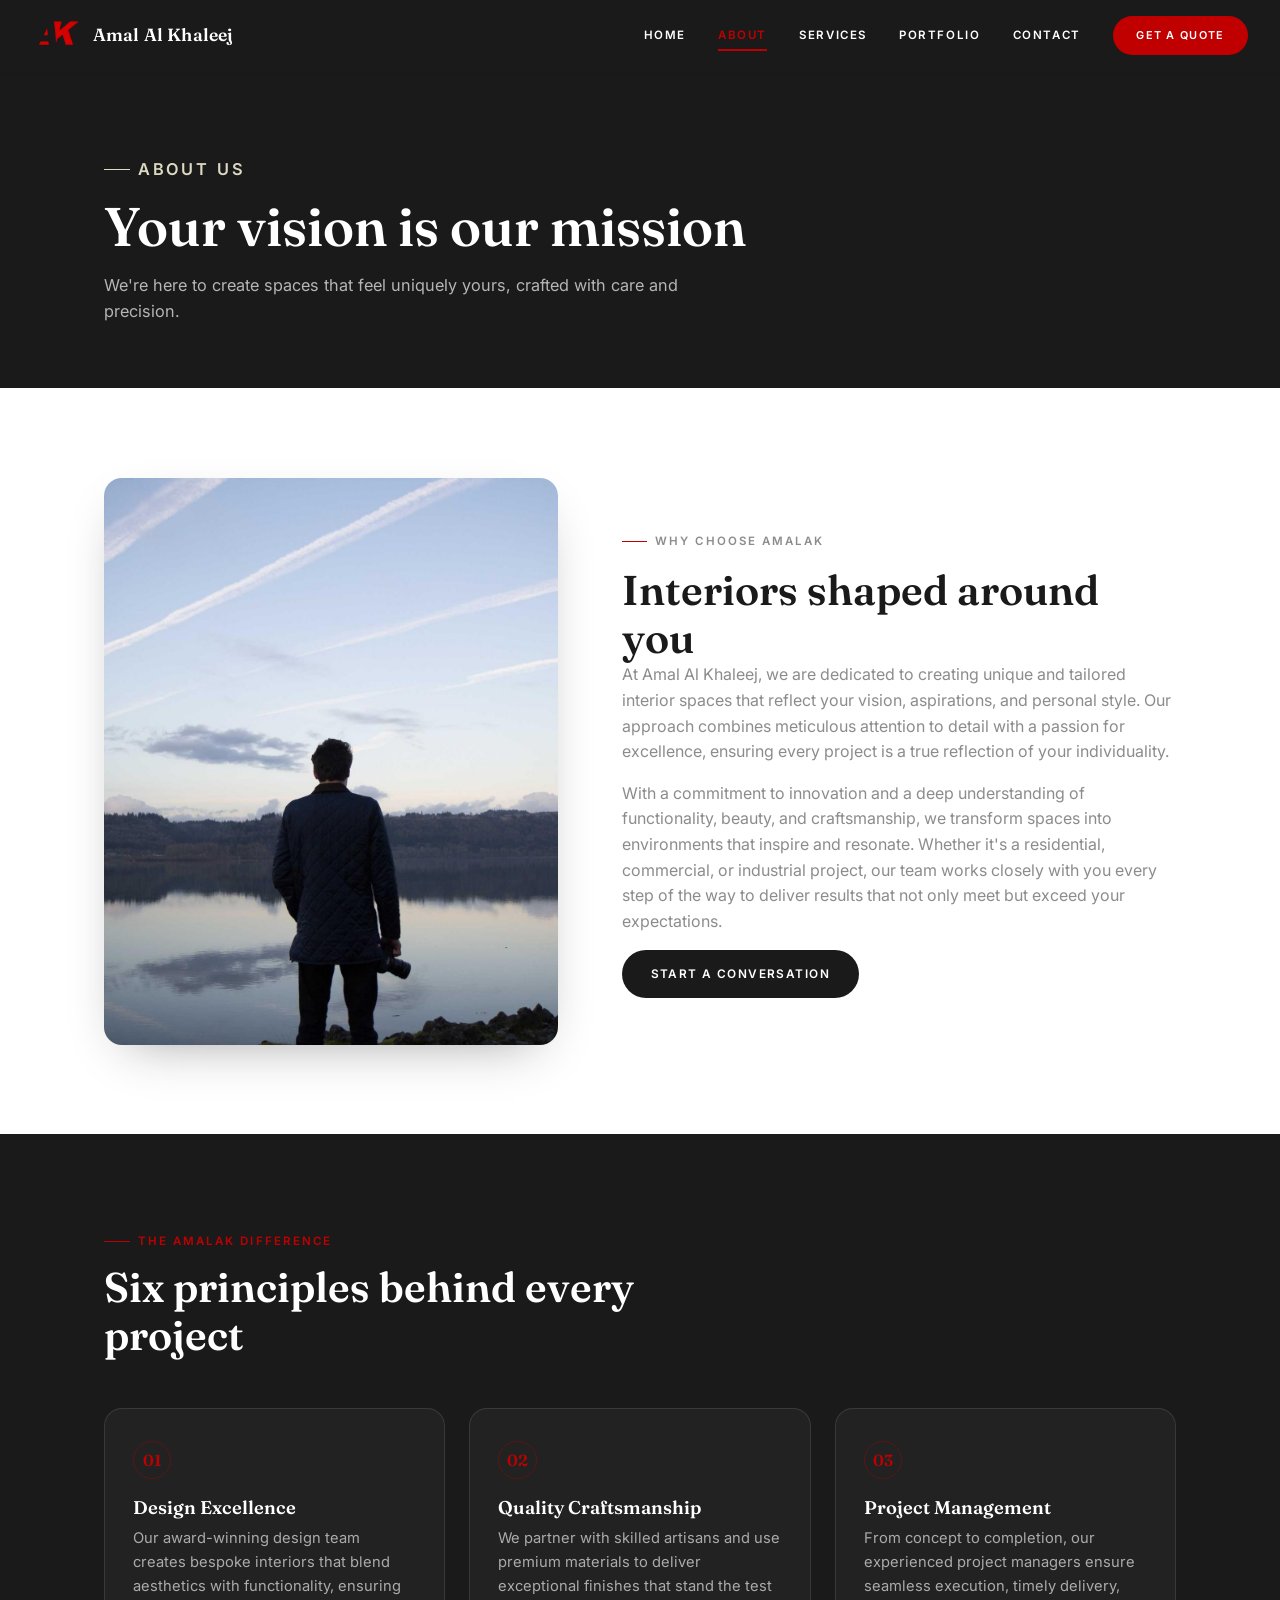
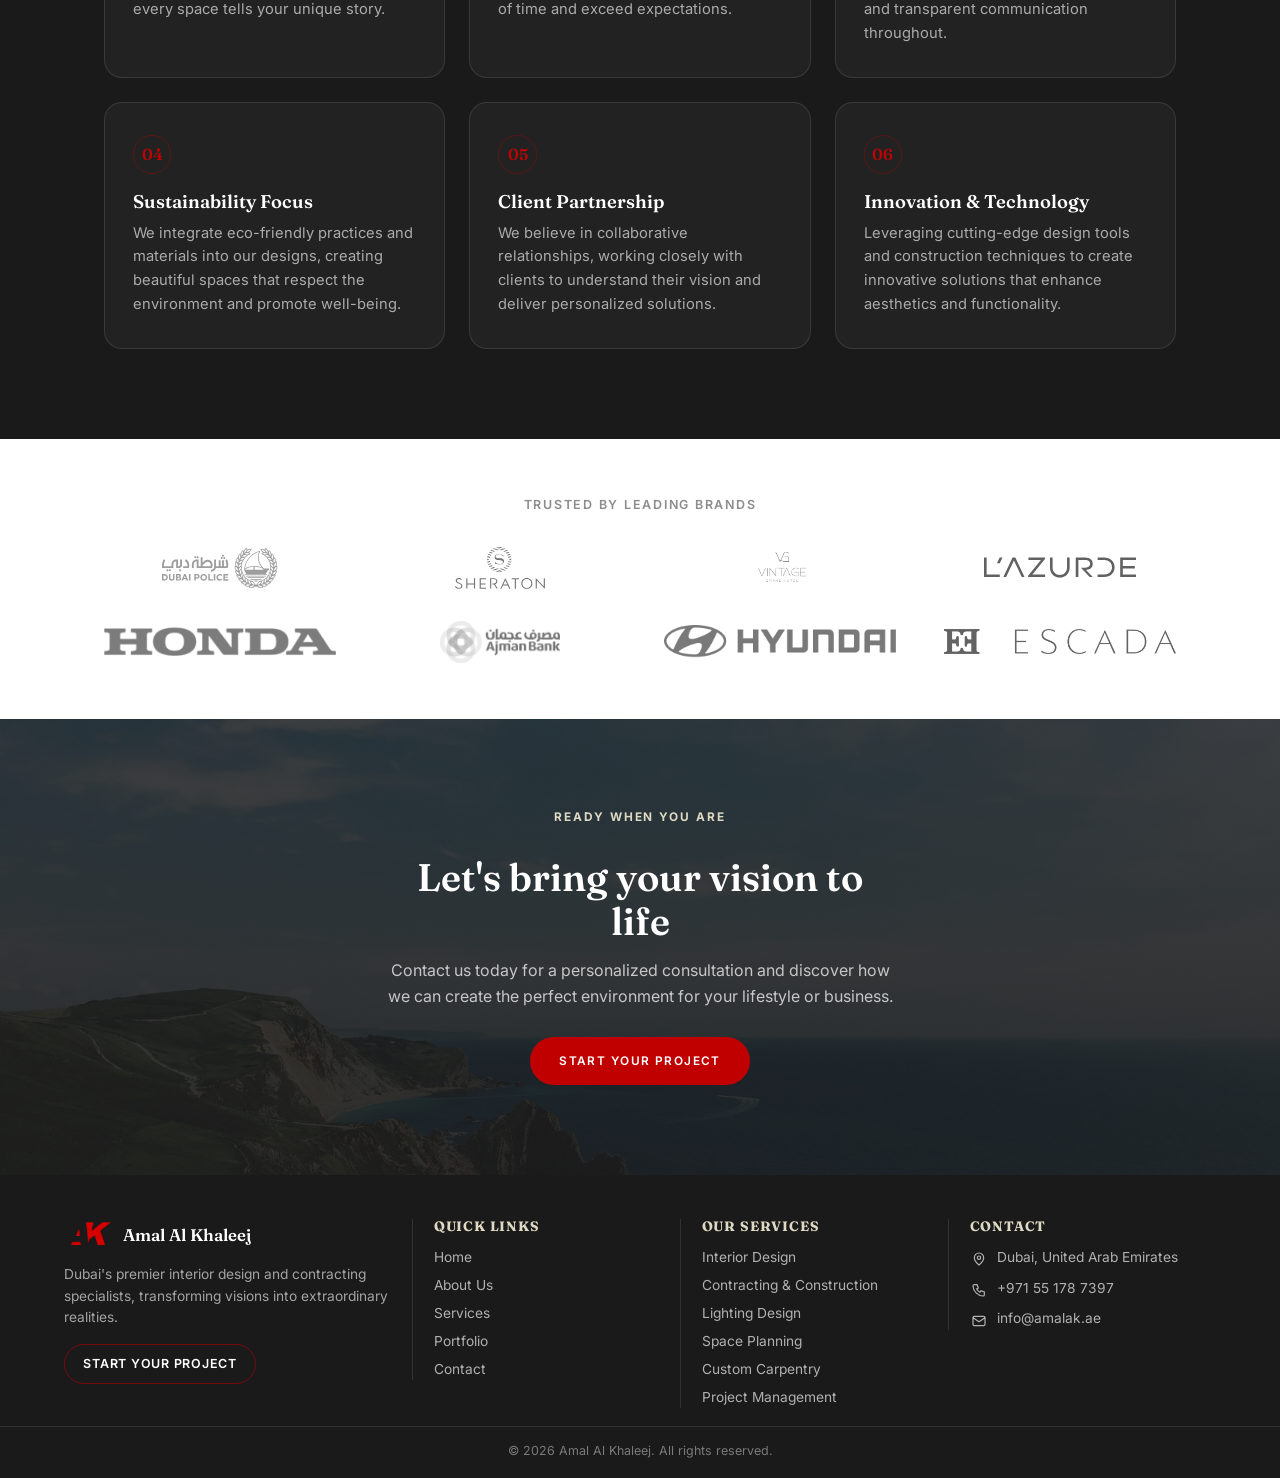
==== about/index.html @ d742f2c0 "Build new multi-page Amalak website Modern redesign built from amalak.ae content (about, services, p" ====
<!DOCTYPE html>
<html lang="en">
  <head>
    <meta charset="UTF-8" />
    <meta name="viewport" content="width=device-width, initial-scale=1.0, viewport-fit=cover" />
    <meta name="description" content="Learn about Amal Al Khaleej (AMALAK), Dubai's interior design and contracting studio dedicated to design excellence, quality craftsmanship, and client partnership." />
    <title>About Us | Amal Al Khaleej</title>

    <link rel="icon" type="image/png" sizes="32x32" href="/assets/favicon/favicon-32.png" />
    <link rel="icon" type="image/png" sizes="512x512" href="/assets/favicon/favicon.png" />
    <link rel="apple-touch-icon" sizes="180x180" href="/assets/favicon/apple-touch-icon.png" />

    <meta property="og:type" content="website" />
    <meta property="og:url" content="https://amalak.ae/about/" />
    <meta property="og:title" content="About Us | Amal Al Khaleej" />
    <meta property="og:description" content="Your vision is our mission — dedicated to creating unique, tailored interior spaces across Dubai and the UAE." />
    <meta property="og:site_name" content="Amal Al Khaleej" />

    <link rel="preconnect" href="https://fonts.googleapis.com" />
    <link rel="preconnect" href="https://fonts.gstatic.com" crossorigin />
    <link href="https://fonts.googleapis.com/css2?family=Fraunces:opsz,wght@9..144,500;9..144,600;9..144,700&family=Inter:wght@400;500;600;700&display=swap" rel="stylesheet" />
    <link rel="stylesheet" href="/site.css?v=1" />
  </head>
  <body>
    <header class="site-header" id="top">
      <a href="/" class="brand" aria-label="Amal Al Khaleej home">
        <img src="/assets/logo/amalak-logo.png" alt="Amal Al Khaleej" />
        <span class="brand__text">Amal Al Khaleej</span>
      </a>
      <nav class="nav" aria-label="Primary">
        <a href="/">Home</a>
        <a href="/about/" class="is-active">About</a>
        <a href="/services/">Services</a>
        <a href="/portfolio/">Portfolio</a>
        <a href="/contact/">Contact</a>
        <a href="/contact/" class="btn btn--primary">Get a Quote</a>
      </nav>
      <button class="nav-toggle" aria-label="Open menu" aria-controls="nav" aria-expanded="false">
        <span></span><span></span><span></span>
      </button>
    </header>

    <main>
      <section class="page-hero">
        <div class="wrap">
          <p class="eyebrow">About Us</p>
          <h1 class="display">Your vision is our mission</h1>
          <p>We're here to create spaces that feel uniquely yours, crafted with care and precision.</p>
        </div>
      </section>

      <section class="section section--white">
        <div class="wrap about__grid">
          <div class="about__media reveal">
            <img src="/assets/about/about.jpg" alt="Amal Al Khaleej interior design detail" loading="lazy" />
          </div>
          <div class="about__body reveal">
            <p class="eyebrow">Why Choose Amalak</p>
            <h2 class="display" style="font-size:clamp(1.9rem,3.6vw,2.6rem);">Interiors shaped around you</h2>
            <p>At Amal Al Khaleej, we are dedicated to creating unique and tailored interior spaces that reflect your vision, aspirations, and personal style. Our approach combines meticulous attention to detail with a passion for excellence, ensuring every project is a true reflection of your individuality.</p>
            <p>With a commitment to innovation and a deep understanding of functionality, beauty, and craftsmanship, we transform spaces into environments that inspire and resonate. Whether it's a residential, commercial, or industrial project, our team works closely with you every step of the way to deliver results that not only meet but exceed your expectations.</p>
            <a href="/contact/" class="btn btn--dark">Start a Conversation</a>
          </div>
        </div>
      </section>

      <section class="section section--dark">
        <div class="wrap">
          <div class="section-head reveal">
            <p class="eyebrow">The Amalak Difference</p>
            <h2 class="display" style="font-size:clamp(1.9rem,3.6vw,2.6rem);">Six principles behind every project</h2>
          </div>
          <div class="feature-grid">
            <div class="feature-card reveal"><span class="n">01</span><h3>Design Excellence</h3><p>Our award-winning design team creates bespoke interiors that blend aesthetics with functionality, ensuring every space tells your unique story.</p></div>
            <div class="feature-card reveal"><span class="n">02</span><h3>Quality Craftsmanship</h3><p>We partner with skilled artisans and use premium materials to deliver exceptional finishes that stand the test of time and exceed expectations.</p></div>
            <div class="feature-card reveal"><span class="n">03</span><h3>Project Management</h3><p>From concept to completion, our experienced project managers ensure seamless execution, timely delivery, and transparent communication throughout.</p></div>
            <div class="feature-card reveal"><span class="n">04</span><h3>Sustainability Focus</h3><p>We integrate eco-friendly practices and materials into our designs, creating beautiful spaces that respect the environment and promote well-being.</p></div>
            <div class="feature-card reveal"><span class="n">05</span><h3>Client Partnership</h3><p>We believe in collaborative relationships, working closely with clients to understand their vision and deliver personalized solutions.</p></div>
            <div class="feature-card reveal"><span class="n">06</span><h3>Innovation &amp; Technology</h3><p>Leveraging cutting-edge design tools and construction techniques to create innovative solutions that enhance aesthetics and functionality.</p></div>
          </div>
        </div>
      </section>

      <section class="clients-strip section--white">
        <div class="wrap">
          <div class="clients-strip__head reveal"><p>Trusted by leading brands</p></div>
          <div class="clients-row reveal">
            <img src="/assets/clients/dubai-police-logo.svg" alt="Dubai Police" loading="lazy" />
            <img src="/assets/clients/sheraton.svg" alt="Sheraton" loading="lazy" />
            <img src="/assets/clients/vintage-grand-hotel.png" alt="Vintage Grand Hotel" loading="lazy" />
            <img src="/assets/clients/lazurde-logo.svg" alt="Lazurde" loading="lazy" />
            <img src="/assets/clients/honda-logo.png" alt="Honda" loading="lazy" />
            <img src="/assets/clients/ajman-bank-logo.png" alt="Ajman Bank" loading="lazy" />
            <img src="/assets/clients/hyundai-logo.png" alt="Hyundai" loading="lazy" />
            <img src="/assets/clients/ESCADA-combined-logo-web.png" alt="ESCADA" loading="lazy" />
          </div>
        </div>
      </section>

      <section class="section cta-band" style="background-image:url('/assets/hero/cta-bg.jpg');">
        <div class="wrap reveal">
          <p class="rule">Ready When You Are</p>
          <h2 class="display" style="font-size:clamp(1.8rem,3.4vw,2.4rem); margin-top:1.1rem;">Let's bring your vision to life</h2>
          <p>Contact us today for a personalized consultation and discover how we can create the perfect environment for your lifestyle or business.</p>
          <div class="cta-band__actions">
            <a href="/contact/" class="btn btn--primary">Start Your Project</a>
          </div>
        </div>
      </section>
    </main>

    <footer class="site-footer">
      <div class="footer-main">
        <div class="footer-col footer-col--brand">
          <a href="/" class="footer-brand logo">
            <img src="/assets/logo/amalak-logo.png" alt="Amal Al Khaleej" />
            <span class="logo-text">Amal Al Khaleej</span>
          </a>
          <p class="footer-brand-desc">Dubai's premier interior design and contracting specialists, transforming visions into extraordinary realities.</p>
          <a href="/contact/" class="footer-cta-btn">Start Your Project</a>
        </div>
        <div class="footer-col">
          <h4 class="footer-heading">Quick Links</h4>
          <nav class="footer-links" aria-label="Quick links">
            <a href="/">Home</a>
            <a href="/about/">About Us</a>
            <a href="/services/">Services</a>
            <a href="/portfolio/">Portfolio</a>
            <a href="/contact/">Contact</a>
          </nav>
        </div>
        <div class="footer-col">
          <h4 class="footer-heading">Our Services</h4>
          <nav class="footer-links" aria-label="Services">
            <a href="/services/">Interior Design</a>
            <a href="/services/">Contracting &amp; Construction</a>
            <a href="/services/">Lighting Design</a>
            <a href="/services/">Space Planning</a>
            <a href="/services/">Custom Carpentry</a>
            <a href="/services/">Project Management</a>
          </nav>
        </div>
        <div class="footer-col">
          <h4 class="footer-heading">Contact</h4>
          <ul class="footer-contact-list">
            <li>
              <span class="footer-contact-icon" aria-hidden="true"><svg viewBox="0 0 24 24" fill="none" stroke="currentColor" stroke-width="1.8"><path d="M12 21s7-5.7 7-11a7 7 0 1 0-14 0c0 5.3 7 11 7 11Z"/><circle cx="12" cy="10" r="2.5"/></svg></span>
              <span>Dubai, United Arab Emirates</span>
            </li>
            <li>
              <span class="footer-contact-icon" aria-hidden="true"><svg viewBox="0 0 24 24" fill="none" stroke="currentColor" stroke-width="1.8"><path d="M5 4h4l2 5-2.5 1.5a11 11 0 0 0 5 5L15 13l5 2v4a2 2 0 0 1-2 2A16 16 0 0 1 3 6a2 2 0 0 1 2-2z"/></svg></span>
              <a href="tel:+971551787397">+971 55 178 7397</a>
            </li>
            <li>
              <span class="footer-contact-icon" aria-hidden="true"><svg viewBox="0 0 24 24" fill="none" stroke="currentColor" stroke-width="1.8"><rect x="3" y="5" width="18" height="14" rx="2"/><path d="M3 7l9 6 9-6"/></svg></span>
              <a href="mailto:info@amalak.ae">info@amalak.ae</a>
            </li>
          </ul>
        </div>
      </div>
      <div class="footer-bottom-bar">
        <p class="footer-copyright">&copy; <span id="year">2026</span> Amal Al Khaleej. All rights reserved.</p>
      </div>
    </footer>

    <script src="/site.js?v=1" defer></script>
  </body>
</html>
---- site.css ----
/* ============================================================
   AMALAK — main site styles
   Palette & type taken verbatim from brand_board.txt.
   ============================================================ */

*,
*::before,
*::after {
  box-sizing: border-box;
  margin: 0;
  padding: 0;
}

:root {
  /* ── Brand palette (exact hex from brand_board.txt) ── */
  --grey:   #606060;
  --off:    #F2F2F2;
  --red:    #C00000;
  --khaki:  #DDD9C3;

  /* ── Derived neutrals ── */
  --ink:       #1A1A1A;
  --ink-soft:  #8C8C8C;
  --white:     #FFFFFF;
  --khaki-deep: #EDE8D8;
  --line:      rgba(26, 26, 26, 0.10);

  --bg:   var(--off);
  --text: #2b2b2b;

  --font-display: "Fraunces", Georgia, "Times New Roman", serif;
  --font-body:    "Inter", -apple-system, "Segoe UI", Arial, sans-serif;

  --wrap: 75rem;
  --gutter: clamp(1.25rem, 5vw, 4rem);

  --radius: 10px;
  --radius-lg: 18px;
  --shadow: 0 18px 50px -24px rgba(26, 26, 26, 0.45);
  --shadow-soft: 0 10px 30px -18px rgba(26, 26, 26, 0.35);

  --ease: cubic-bezier(0.22, 1, 0.36, 1);
}

html {
  -webkit-text-size-adjust: 100%;
  scroll-behavior: smooth;
  scroll-padding-top: 5.5rem;
  overscroll-behavior: none;
  scrollbar-width: none;
  background-color: var(--ink);
}
html::-webkit-scrollbar { width: 0; height: 0; }

@media (prefers-reduced-motion: reduce) {
  html { scroll-behavior: auto; }
}

body {
  font-family: var(--font-body);
  background: var(--bg);
  color: var(--text);
  line-height: 1.6;
  -webkit-font-smoothing: antialiased;
}

img { max-width: 100%; display: block; }
a { color: inherit; }

.wrap {
  max-width: var(--wrap);
  margin-inline: auto;
  padding-inline: var(--gutter);
}

h1, h2, h3, h4 {
  font-family: var(--font-display);
  font-weight: 600;
  line-height: 1.15;
  color: var(--ink);
}

.display { font-size: clamp(2.1rem, 4.4vw, 3.4rem); }

.eyebrow {
  display: inline-flex;
  align-items: center;
  gap: 0.5rem;
  font-size: 0.72rem;
  font-weight: 600;
  letter-spacing: 0.18em;
  text-transform: uppercase;
  color: var(--red);
  margin-bottom: 0.85rem;
}
.eyebrow::before {
  content: "";
  width: 1.6rem;
  height: 1.5px;
  background: var(--red);
}

.section { padding-block: clamp(3.5rem, 7vw, 6rem); }
.section--dark { background: var(--ink); color: rgba(255,255,255,0.82); }
.section--dark h1, .section--dark h2, .section--dark h3, .section--dark h4 { color: var(--white); }
.section--khaki { background: var(--khaki-deep); }
.section--white { background: var(--white); }

.section-head { max-width: 42rem; margin-bottom: clamp(2rem, 4vw, 3rem); }
.section-head p:not(.eyebrow) { color: var(--ink-soft); margin-top: 0.75rem; font-size: 1.02rem; }
.section--dark .section-head p:not(.eyebrow) { color: rgba(255,255,255,0.65); }

/* ============================================================
   Buttons
   ============================================================ */
.btn {
  display: inline-flex;
  align-items: center;
  gap: 0.5rem;
  padding: 0.85rem 1.75rem;
  font-family: var(--font-body);
  font-size: 0.74rem;
  font-weight: 600;
  letter-spacing: 0.12em;
  text-transform: uppercase;
  text-decoration: none;
  border-radius: 999px;
  border: 1px solid transparent;
  cursor: pointer;
  transition: background-color 0.25s var(--ease), border-color 0.25s var(--ease), color 0.25s var(--ease), transform 0.25s var(--ease);
}
.btn--primary { background: var(--red); color: var(--white); }
.btn--primary:hover { background: #a30000; transform: translateY(-1px); }

.btn--dark { background: var(--ink); color: var(--white); }
.btn--dark:hover { background: #000; }

.btn--ghost { background: transparent; border-color: currentColor; color: var(--ink); }
.section--dark .btn--ghost { color: var(--white); }
.btn--ghost:hover { background: rgba(192, 0, 0, 0.08); border-color: var(--red); color: var(--red); }

.btn--light { background: var(--white); color: var(--ink); }
.btn--light:hover { background: var(--off); }

/* ============================================================
   Header / nav
   ============================================================ */
.site-header {
  position: fixed;
  inset: 0 0 auto 0;
  z-index: 100;
  display: flex;
  align-items: center;
  justify-content: space-between;
  gap: 1rem;
  padding: 1rem clamp(1.1rem, 3vw, 2rem);
  background: rgba(242, 242, 242, 0);
  transition: background-color 0.4s var(--ease), box-shadow 0.4s var(--ease), padding 0.4s var(--ease);
}
.site-header.is-scrolled {
  background: var(--off);
  box-shadow: 0 1px 0 var(--line), var(--shadow-soft);
  padding-block: 0.7rem;
}

.scroll-progress {
  position: absolute;
  top: 100%;
  left: 0;
  right: 0;
  height: 3px;
  background: rgba(26, 26, 26, 0.08);
  overflow: hidden;
  pointer-events: none;
}
.scroll-progress i {
  display: block;
  height: 100%;
  width: 100%;
  background: var(--red);
  transform: scaleX(0);
  transform-origin: left center;
  will-change: transform;
}

.brand {
  display: flex;
  align-items: center;
  gap: 0.6rem;
  text-decoration: none;
  flex-shrink: 0;
}
.brand img { height: 2.1rem; width: auto; }
.brand__text {
  font-family: var(--font-display);
  font-size: 1.1rem;
  font-weight: 600;
  letter-spacing: 0.01em;
  color: var(--ink);
}
.site-header:not(.is-scrolled) .brand__text { color: var(--white); }

.nav {
  display: flex;
  align-items: center;
  gap: clamp(1.25rem, 2.5vw, 2.25rem);
}
.nav a:not(.btn) {
  font-family: var(--font-body);
  font-size: 0.72rem;
  font-weight: 600;
  letter-spacing: 0.14em;
  text-transform: uppercase;
  text-decoration: none;
  color: var(--ink);
  position: relative;
  padding-block: 0.25rem;
  transition: color 0.25s var(--ease);
}
.site-header:not(.is-scrolled) .nav a:not(.btn) { color: var(--white); }
.nav a:not(.btn)::after {
  content: "";
  position: absolute;
  left: 0; bottom: -2px;
  width: 0; height: 2px;
  background: var(--red);
  transition: width 0.3s var(--ease);
}
.nav a:not(.btn):hover::after { width: 100%; }
.nav .btn { padding: 0.6rem 1.4rem; font-size: 0.68rem; }
.nav a.is-active:not(.btn) { color: var(--red); }
.nav a.is-active:not(.btn)::after { width: 100%; }
.site-header:not(.is-scrolled) .nav a.is-active:not(.btn) { color: var(--red); }

.nav-toggle {
  display: none;
  flex-direction: column;
  justify-content: center;
  gap: 5px;
  width: 44px; height: 44px;
  background: none;
  border: 0;
  cursor: pointer;
  padding: 0;
}
.nav-toggle span {
  display: block;
  width: 24px; height: 1.5px;
  margin-inline: auto;
  background: var(--ink);
  transition: transform 0.3s var(--ease), opacity 0.3s var(--ease), background-color 0.3s;
}
.site-header:not(.is-scrolled) .nav-toggle span { background: var(--white); }

@media (max-width: 860px) {
  .nav-toggle {
    display: flex;
    border: 1.5px solid rgba(26, 26, 26, 0.25);
    border-radius: 12px;
  }
  .site-header:not(.is-scrolled) .nav-toggle { border-color: rgba(255, 255, 255, 0.5); }

  .nav {
    position: absolute;
    top: calc(100% + 0.6rem);
    right: clamp(1.1rem, 3vw, 2rem);
    left: auto;
    width: min(70vw, 16rem);
    flex-direction: column;
    align-items: stretch;
    gap: 0.2rem;
    padding: 0.6rem;
    background: var(--white);
    border: 1px solid var(--line);
    border-radius: 20px;
    box-shadow: 0 26px 60px -22px rgba(26, 26, 26, 0.55);
    opacity: 0;
    visibility: hidden;
    transform: translateY(-8px) scale(0.98);
    transform-origin: top right;
    transition: opacity 0.25s var(--ease), transform 0.3s var(--ease), visibility 0.3s;
  }
  .nav a:not(.btn),
  .site-header:not(.is-scrolled) .nav a:not(.btn) {
    color: var(--ink);
    font-size: 1.02rem;
    font-weight: 500;
    letter-spacing: 0.01em;
    text-transform: none;
    width: 100%;
    padding: 0.85rem 1rem;
    border-radius: 12px;
    transition: background-color 0.2s var(--ease), color 0.2s var(--ease);
  }
  .nav a:not(.btn)::after { display: none; }
  .nav a:not(.btn):hover { background: rgba(192, 0, 0, 0.08); }
  .nav a.is-active:not(.btn),
  .site-header:not(.is-scrolled) .nav a.is-active:not(.btn) {
    background: rgba(192, 0, 0, 0.1);
    color: var(--red);
    font-weight: 600;
  }
  .nav .btn { width: 100%; margin-top: 0.45rem; justify-content: center; }
  body.nav-open .nav {
    opacity: 1;
    visibility: visible;
    transform: translateY(0) scale(1);
  }
  body.nav-open .nav-toggle span:nth-child(1) { transform: translateY(6.5px) rotate(45deg); }
  body.nav-open .nav-toggle span:nth-child(2) { opacity: 0; }
  body.nav-open .nav-toggle span:nth-child(3) { transform: translateY(-6.5px) rotate(-45deg); }
}

/* ============================================================
   Hero
   ============================================================ */
.hero {
  position: relative;
  min-height: 100svh;
  display: flex;
  align-items: flex-end;
  color: var(--white);
  background-size: cover;
  background-position: center;
  isolation: isolate;
}
.hero::before {
  content: "";
  position: absolute;
  inset: 0;
  background: linear-gradient(180deg, rgba(26,26,26,0.55) 0%, rgba(26,26,26,0.35) 40%, rgba(26,26,26,0.88) 100%);
  z-index: -1;
}
.hero__inner { padding-block: clamp(6rem, 14vw, 9rem) clamp(3rem, 8vw, 4.5rem); max-width: 46rem; }
.hero .eyebrow { color: var(--khaki); }
.hero .eyebrow::before { background: var(--khaki); }
.hero h1 { color: var(--white); margin-bottom: 1.1rem; }
.hero p.lead { font-size: 1.08rem; color: rgba(255,255,255,0.82); max-width: 34rem; margin-bottom: 2rem; }
.hero__actions { display: flex; gap: 1rem; flex-wrap: wrap; }

.page-hero {
  padding-block: clamp(7.5rem, 14vw, 9.5rem) clamp(3rem, 6vw, 4rem);
  background: var(--ink);
  color: var(--white);
}
.page-hero .eyebrow { color: var(--khaki); }
.page-hero .eyebrow::before { background: var(--khaki); }
.page-hero h1 { color: var(--white); margin-bottom: 0.85rem; }
.page-hero p { max-width: 40rem; color: rgba(255,255,255,0.68); font-size: 1.02rem; }

/* ============================================================
   Grids: features / services / why-us
   ============================================================ */
.feature-grid {
  display: grid;
  grid-template-columns: repeat(3, 1fr);
  gap: 1.5rem;
}
.feature-card {
  background: var(--white);
  border: 1px solid var(--line);
  border-radius: var(--radius-lg);
  padding: 2rem 1.75rem;
  transition: transform 0.3s var(--ease), box-shadow 0.3s var(--ease);
}
.feature-card:hover { transform: translateY(-4px); box-shadow: var(--shadow-soft); }
.feature-card .n {
  display: inline-block;
  font-family: var(--font-display);
  font-size: 1rem;
  font-weight: 600;
  color: var(--red);
  border: 1px solid rgba(192,0,0,0.35);
  border-radius: 50%;
  width: 2.4rem; height: 2.4rem;
  line-height: 2.3rem;
  text-align: center;
  margin-bottom: 1.1rem;
}
.feature-card h3 { font-size: 1.15rem; margin-bottom: 0.6rem; }
.feature-card p { color: var(--ink-soft); font-size: 0.92rem; }

.section--dark .feature-card {
  background: rgba(255,255,255,0.04);
  border-color: rgba(255,255,255,0.1);
}
.section--dark .feature-card p { color: rgba(255,255,255,0.62); }

@media (max-width: 980px) { .feature-grid { grid-template-columns: repeat(2, 1fr); } }
@media (max-width: 620px) { .feature-grid { grid-template-columns: 1fr; } }

/* ============================================================
   Services
   ============================================================ */
.services-grid {
  display: grid;
  grid-template-columns: repeat(3, 1fr);
  gap: 1.5rem;
}
.service-card {
  background: var(--khaki-deep);
  border-radius: var(--radius-lg);
  padding: 2.25rem 1.85rem;
  transition: transform 0.3s var(--ease), background-color 0.3s var(--ease);
}
.service-card:hover { transform: translateY(-4px); background: var(--khaki); }
.service-card .ic {
  width: 3rem; height: 3rem;
  border-radius: 50%;
  background: var(--ink);
  color: var(--white);
  display: grid;
  place-items: center;
  margin-bottom: 1.25rem;
}
.service-card .ic svg { width: 1.4rem; height: 1.4rem; }
.service-card h3 { font-size: 1.2rem; margin-bottom: 0.6rem; }
.service-card p { color: var(--grey); font-size: 0.92rem; }

@media (max-width: 980px) { .services-grid { grid-template-columns: repeat(2, 1fr); } }
@media (max-width: 620px) { .services-grid { grid-template-columns: 1fr; } }

/* Services page: alternating detail rows */
.service-detail {
  display: grid;
  grid-template-columns: 1fr 1fr;
  gap: clamp(2rem, 5vw, 4rem);
  align-items: center;
  padding-block: clamp(2.5rem, 5vw, 3.5rem);
  border-bottom: 1px solid var(--line);
}
.service-detail:last-child { border-bottom: none; }
.service-detail:nth-child(even) .service-detail__media { order: 2; }
.service-detail__media img { border-radius: var(--radius-lg); box-shadow: var(--shadow); aspect-ratio: 4/3; object-fit: cover; }
.service-detail__num { font-family: var(--font-display); font-size: 0.95rem; color: var(--red); font-weight: 600; margin-bottom: 0.75rem; }
.service-detail h2 { font-size: 1.6rem; margin-bottom: 0.85rem; }
.service-detail p { color: var(--ink-soft); margin-bottom: 1rem; }
.service-detail ul { list-style: none; display: grid; gap: 0.55rem; }
.service-detail ul li { display: flex; align-items: baseline; gap: 0.6rem; font-size: 0.94rem; color: var(--grey); }
.service-detail ul li::before { content: ""; width: 6px; height: 6px; border-radius: 50%; background: var(--red); flex-shrink: 0; transform: translateY(-2px); }

@media (max-width: 780px) {
  .service-detail, .service-detail:nth-child(even) { grid-template-columns: 1fr; }
  .service-detail:nth-child(even) .service-detail__media { order: 0; }
}

/* ============================================================
   Portfolio
   ============================================================ */
.filter-bar {
  display: flex;
  flex-wrap: wrap;
  gap: 0.6rem;
  margin-bottom: 2.25rem;
}
.filter-btn {
  padding: 0.55rem 1.25rem;
  border-radius: 999px;
  border: 1px solid var(--line);
  background: var(--white);
  font-size: 0.78rem;
  font-weight: 600;
  letter-spacing: 0.06em;
  text-transform: uppercase;
  cursor: pointer;
  color: var(--grey);
  transition: background-color 0.2s var(--ease), color 0.2s var(--ease), border-color 0.2s var(--ease);
}
.filter-btn:hover { border-color: var(--red); color: var(--red); }
.filter-btn.is-active { background: var(--ink); color: var(--white); border-color: var(--ink); }

.portfolio-grid {
  display: grid;
  grid-template-columns: repeat(3, 1fr);
  gap: 1.5rem;
}
.portfolio-card {
  position: relative;
  border-radius: var(--radius-lg);
  overflow: hidden;
  aspect-ratio: 4/3.2;
  isolation: isolate;
}
.portfolio-card img {
  width: 100%; height: 100%;
  object-fit: cover;
  transition: transform 0.5s var(--ease);
}
.portfolio-card:hover img { transform: scale(1.06); }
.portfolio-card::after {
  content: "";
  position: absolute; inset: 0;
  background: linear-gradient(180deg, rgba(26,26,26,0) 40%, rgba(26,26,26,0.85) 100%);
  z-index: 1;
}
.portfolio-card__label {
  position: absolute; left: 0; right: 0; bottom: 0;
  padding: 1.4rem;
  z-index: 2;
  color: var(--white);
}
.portfolio-card__tag {
  display: inline-block;
  font-size: 0.66rem;
  font-weight: 700;
  letter-spacing: 0.12em;
  text-transform: uppercase;
  color: var(--khaki);
  margin-bottom: 0.4rem;
}
.portfolio-card__label h3 { color: var(--white); font-size: 1.08rem; font-weight: 600; }
.portfolio-card[hidden] { display: none; }

@media (max-width: 980px) { .portfolio-grid { grid-template-columns: repeat(2, 1fr); } }
@media (max-width: 620px) { .portfolio-grid { grid-template-columns: 1fr; } }

/* ============================================================
   About page grid
   ============================================================ */
.about__grid {
  display: grid;
  grid-template-columns: 0.9fr 1.1fr;
  gap: clamp(2rem, 5vw, 4rem);
  align-items: center;
}
.about__media img { border-radius: var(--radius-lg); box-shadow: var(--shadow); aspect-ratio: 4/5; object-fit: cover; }
.about__body p { color: var(--ink-soft); margin-bottom: 1rem; }

@media (max-width: 860px) { .about__grid { grid-template-columns: 1fr; } }

/* ============================================================
   Clients strip
   ============================================================ */
.clients-strip { padding-block: clamp(2.5rem, 5vw, 3.5rem); }
.clients-strip__head { text-align: center; margin-bottom: 2rem; }
.clients-strip__head p { font-size: 0.78rem; font-weight: 600; letter-spacing: 0.14em; text-transform: uppercase; color: var(--ink-soft); }
.clients-row {
  display: grid;
  grid-template-columns: repeat(4, 1fr);
  gap: 2rem clamp(1.5rem, 4vw, 3rem);
  align-items: center;
  justify-items: center;
}
.clients-row img {
  max-height: 42px;
  width: auto;
  filter: grayscale(1) opacity(0.62);
  transition: filter 0.25s var(--ease);
}
.clients-row img:hover { filter: grayscale(0) opacity(1); }

@media (max-width: 780px) { .clients-row { grid-template-columns: repeat(3, 1fr); } }
@media (max-width: 520px) { .clients-row { grid-template-columns: repeat(2, 1fr); } }

/* ============================================================
   CTA band
   ============================================================ */
.cta-band {
  position: relative;
  background-size: cover;
  background-position: center;
  color: var(--white);
  text-align: center;
  isolation: isolate;
}
.cta-band::before {
  content: "";
  position: absolute; inset: 0;
  background: linear-gradient(180deg, rgba(26,26,26,0.82), rgba(26,26,26,0.9));
  z-index: -1;
}
.cta-band .wrap { max-width: 40rem; }
.cta-band h2 { color: var(--white); margin-bottom: 0.9rem; }
.cta-band p { color: rgba(255,255,255,0.72); margin-bottom: 1.75rem; }
.cta-band .rule {
  font-size: 0.74rem;
  font-weight: 700;
  letter-spacing: 0.16em;
  text-transform: uppercase;
  color: var(--khaki);
}
.cta-band__actions { display: flex; gap: 1rem; justify-content: center; flex-wrap: wrap; }

/* ============================================================
   Contact page
   ============================================================ */
.contact-grid {
  display: grid;
  grid-template-columns: 0.85fr 1.15fr;
  gap: clamp(2rem, 5vw, 4rem);
  align-items: start;
}
.contact-info { display: grid; gap: 1.5rem; }
.contact-card {
  background: var(--white);
  border: 1px solid var(--line);
  border-radius: var(--radius-lg);
  padding: 1.5rem 1.65rem;
  display: flex;
  align-items: flex-start;
  gap: 1rem;
}
.contact-card .ic {
  width: 2.6rem; height: 2.6rem;
  border-radius: 50%;
  background: var(--khaki-deep);
  color: var(--red);
  display: grid;
  place-items: center;
  flex-shrink: 0;
}
.contact-card .ic svg { width: 1.2rem; height: 1.2rem; }
.contact-card h4 { font-size: 0.95rem; margin-bottom: 0.25rem; }
.contact-card p, .contact-card a { color: var(--ink-soft); font-size: 0.92rem; text-decoration: none; }
.contact-card a:hover { color: var(--red); }

.contact-map { border-radius: var(--radius-lg); overflow: hidden; box-shadow: var(--shadow-soft); line-height: 0; margin-top: 0.5rem; }
.contact-map iframe { width: 100%; height: 260px; border: 0; filter: saturate(0.9); }

.form {
  background: var(--white);
  border: 1px solid var(--line);
  border-radius: var(--radius-lg);
  padding: clamp(1.75rem, 4vw, 2.5rem);
  box-shadow: var(--shadow-soft);
  display: grid;
  gap: 1.15rem;
}
.form-row { display: grid; grid-template-columns: 1fr 1fr; gap: 1.15rem; }
.field { display: grid; gap: 0.45rem; }
.field label { font-size: 0.78rem; font-weight: 600; letter-spacing: 0.04em; color: var(--ink); }
.field input, .field textarea, .field select {
  font-family: var(--font-body);
  font-size: 0.95rem;
  padding: 0.8rem 1rem;
  border: 1px solid var(--line);
  border-radius: 8px;
  background: var(--off);
  color: var(--text);
  resize: vertical;
}
.field input:focus, .field textarea:focus, .field select:focus {
  outline: none;
  border-color: var(--red);
  background: var(--white);
}
.form .btn { justify-self: start; }

@media (max-width: 860px) { .contact-grid { grid-template-columns: 1fr; } }
@media (max-width: 560px) { .form-row { grid-template-columns: 1fr; } }

/* ============================================================
   Footer — compact, organized (janatravel pattern)
   ============================================================ */
.site-footer {
  background: var(--ink);
  color: rgba(255,255,255,0.72);
  padding: 0;
}
.site-footer .footer-bottom-bar {
  padding-bottom: calc(1.1rem + env(safe-area-inset-bottom, 0px));
}
.footer-main {
  display: grid;
  grid-template-columns: minmax(220px, 1.3fr) repeat(3, minmax(0, 1fr));
  gap: 0;
  max-width: 1320px;
  margin: 0 auto;
  padding: clamp(2rem, 4vw, 2.75rem) var(--gutter) 1.15rem;
  align-items: start;
}
.footer-col {
  min-width: 0;
  padding: 0 clamp(0.85rem, 1.6vw, 1.35rem);
  border-left: 1px solid rgba(255,255,255,0.1);
}
.footer-col--brand { padding-left: 0; border-left: none; }
.footer-col:last-child { padding-right: 0; }

.footer-brand.logo { display: inline-flex; align-items: center; gap: 0.5rem; text-decoration: none; margin-bottom: 0.75rem; }
.footer-brand.logo img { height: 2.1rem; width: auto; }
.footer-brand .logo-text { font-family: var(--font-display); font-size: 1.05rem; color: var(--white); font-weight: 600; }
.footer-brand-desc { color: rgba(255,255,255,0.6); font-size: 0.86rem; line-height: 1.55; margin-bottom: 1rem; max-width: 26rem; }
.footer-cta-btn {
  display: inline-block;
  text-decoration: none;
  background: transparent;
  color: var(--white);
  border: 1px solid rgba(192,0,0,0.55);
  padding: 0.55rem 1.15rem;
  border-radius: 999px;
  font-weight: 600;
  font-size: 0.78rem;
  letter-spacing: 0.06em;
  text-transform: uppercase;
  transition: background-color 0.2s ease, border-color 0.2s ease;
}
.footer-cta-btn:hover { background: rgba(192,0,0,0.18); border-color: var(--red); }

.footer-heading { font-size: 0.85rem; font-weight: 700; margin-bottom: 0.85rem; color: var(--khaki); letter-spacing: 0.06em; text-transform: uppercase; }

.footer-links { display: flex; flex-direction: column; gap: 0.55rem; }
.footer-links a, .footer-contact-list a, .footer-contact-list span { color: rgba(255,255,255,0.66); text-decoration: none; font-size: 0.86rem; line-height: 1.4; transition: color 0.2s ease; }
.footer-links a:hover, .footer-contact-list a:hover { color: var(--red); }

.footer-contact-list { list-style: none; display: flex; flex-direction: column; gap: 0.65rem; }
.footer-contact-list li { display: flex; align-items: flex-start; gap: 0.55rem; }
.footer-contact-icon { flex: 0 0 auto; display: inline-flex; align-items: center; justify-content: center; width: 1.15rem; height: 1.15rem; margin-top: 0.12rem; color: var(--red); }
.footer-contact-icon svg { width: 1rem; height: 1rem; display: block; }

.footer-bottom-bar {
  display: flex; align-items: center; justify-content: center;
  text-align: center;
  max-width: 1320px;
  margin: 0 auto;
  padding: 0.85rem var(--gutter) 1.1rem;
  border-top: 1px solid rgba(255,255,255,0.1);
}
.footer-copyright { color: rgba(255,255,255,0.42); font-size: 0.78rem; margin: 0; }
.footer-copyright a { color: rgba(255,255,255,0.6); text-decoration: none; }
.footer-copyright a:hover { color: var(--khaki); }

@media (max-width: 1100px) {
  .footer-main { grid-template-columns: repeat(3, minmax(0, 1fr)); row-gap: 1.15rem; }
  .footer-col--brand { grid-column: 1 / -1; padding-right: 0; }
  .footer-col:nth-child(2) { border-left: none; padding-left: 0; }
}

@media (max-width: 720px) {
  .footer-main { grid-template-columns: 1fr 1fr 1fr; padding-top: 1.5rem; padding-bottom: 1rem; }
  .footer-col--brand { grid-column: 1 / -1; }
  .footer-col:nth-child(2) { border-left: none; padding-left: 0; }
}

@media (max-width: 520px) {
  .footer-main { grid-template-columns: 1fr; row-gap: 0; }
  .footer-col { border-left: none; border-top: 1px solid rgba(255,255,255,0.1); padding: 0.95rem 0 0; margin-top: 0.95rem; }
  .footer-col--brand { border-top: none; margin-top: 0; padding-top: 0; }
}

/* ============================================================
   Reveal-on-scroll
   ============================================================ */
.reveal { opacity: 0; transform: translateY(24px); transition: opacity 0.8s var(--ease), transform 0.8s var(--ease); }
.reveal.is-in { opacity: 1; transform: none; }
@media (prefers-reduced-motion: reduce) {
  .reveal { opacity: 1; transform: none; transition: none; }
}
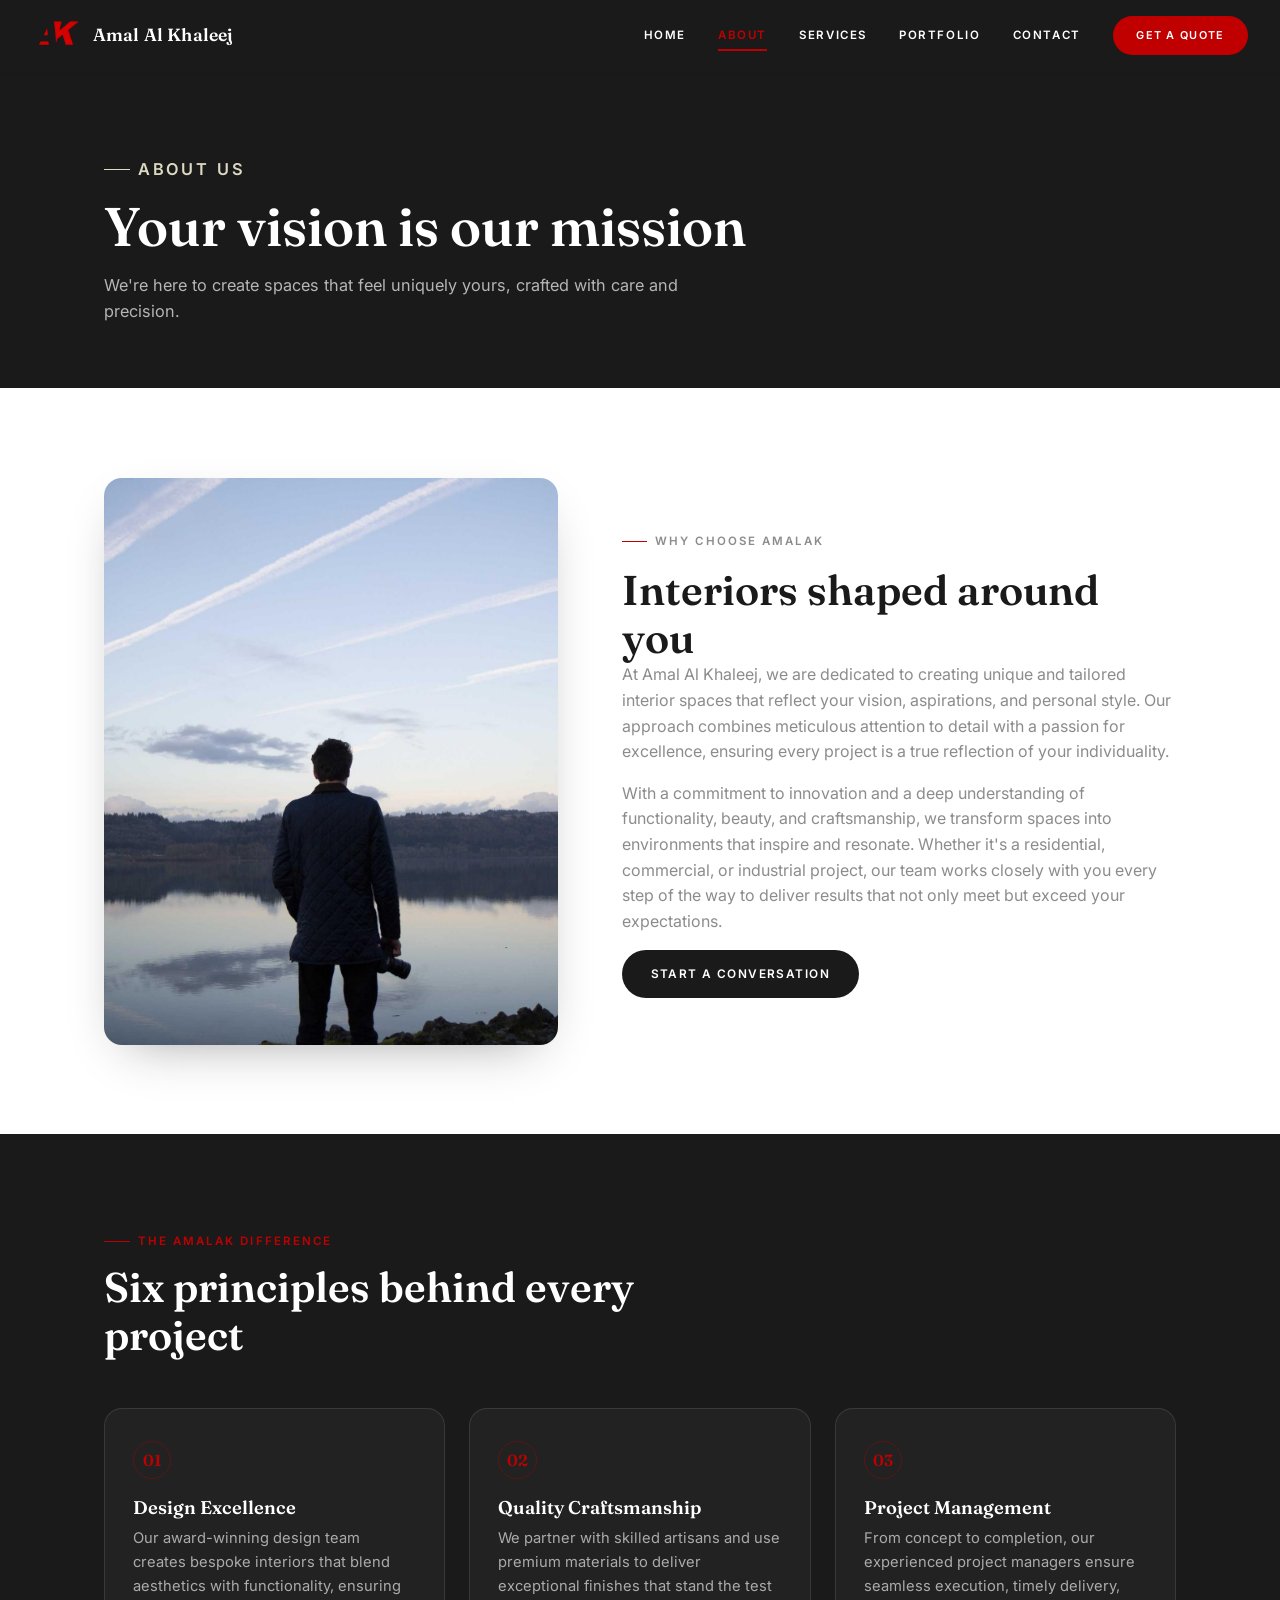
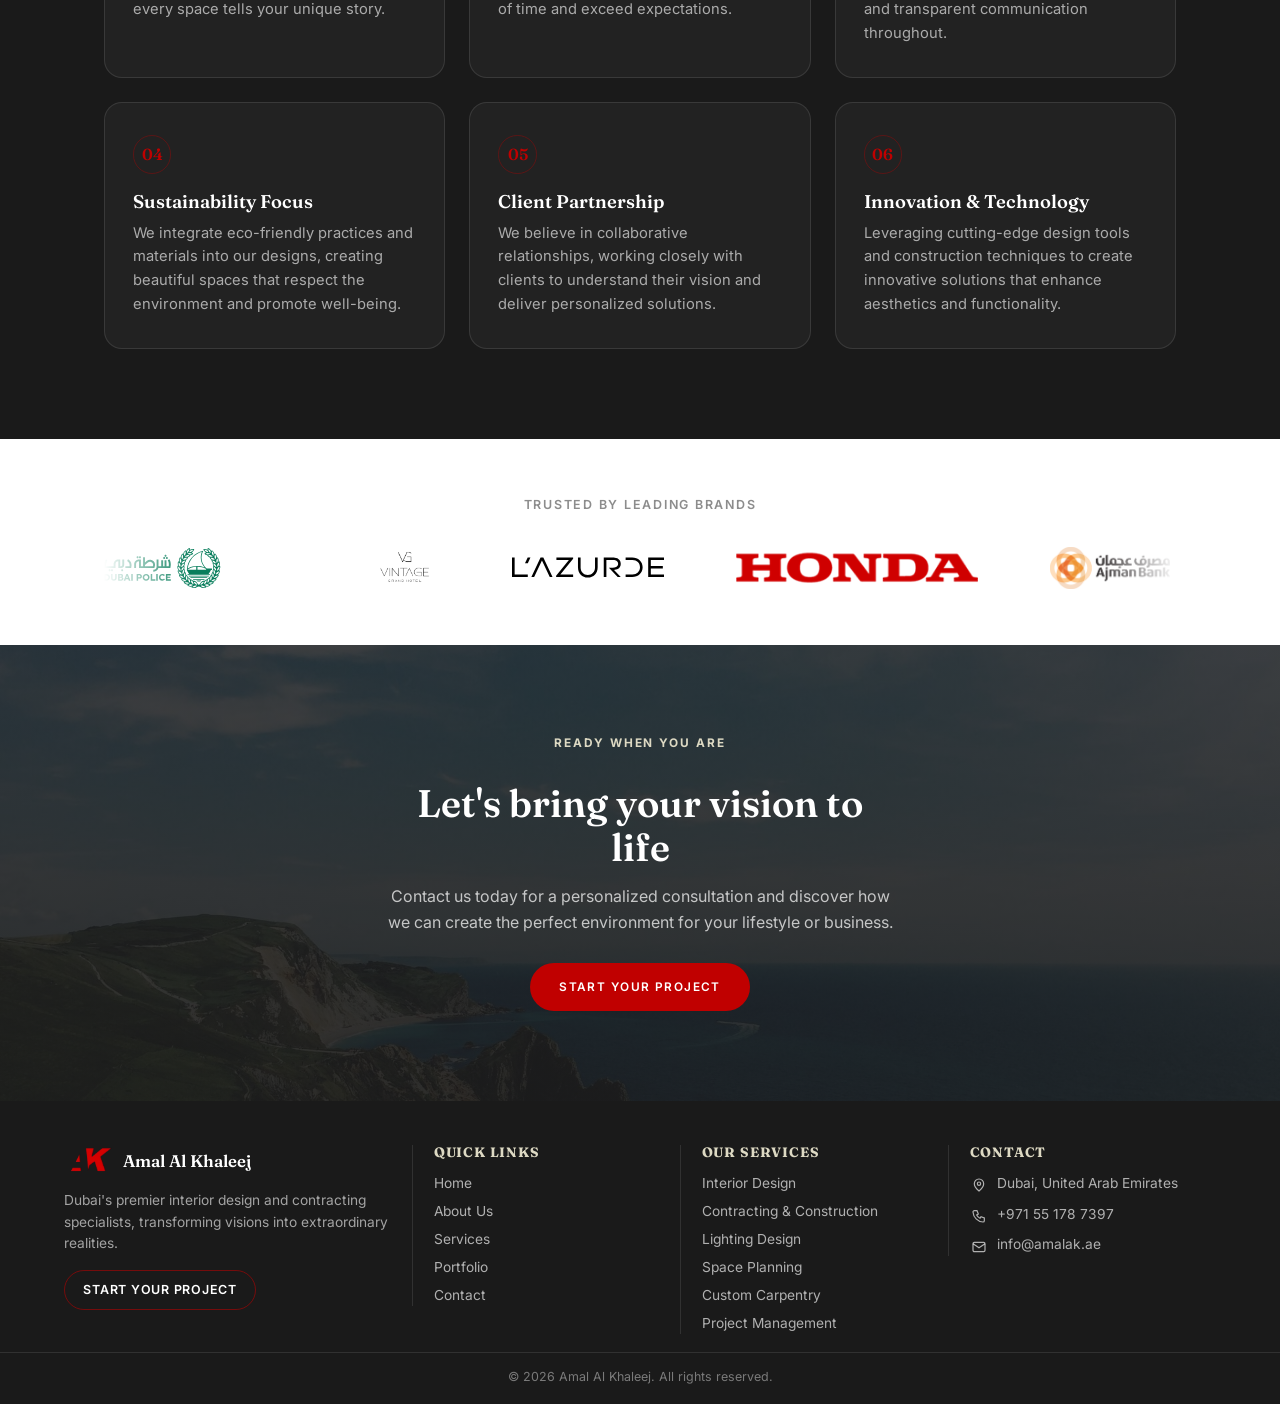
==== commit c6068ea4: "Turn client logo strip into an auto-scrolling belt animation" ====
--- a/about/index.html
+++ b/about/index.html
@@ -84,15 +84,25 @@
       <section class="clients-strip section--white">
         <div class="wrap">
           <div class="clients-strip__head reveal"><p>Trusted by leading brands</p></div>
-          <div class="clients-row reveal">
-            <img src="/assets/clients/dubai-police-logo.svg" alt="Dubai Police" loading="lazy" />
-            <img src="/assets/clients/sheraton.svg" alt="Sheraton" loading="lazy" />
-            <img src="/assets/clients/vintage-grand-hotel.png" alt="Vintage Grand Hotel" loading="lazy" />
-            <img src="/assets/clients/lazurde-logo.svg" alt="Lazurde" loading="lazy" />
-            <img src="/assets/clients/honda-logo.png" alt="Honda" loading="lazy" />
-            <img src="/assets/clients/ajman-bank-logo.png" alt="Ajman Bank" loading="lazy" />
-            <img src="/assets/clients/hyundai-logo.png" alt="Hyundai" loading="lazy" />
-            <img src="/assets/clients/ESCADA-combined-logo-web.png" alt="ESCADA" loading="lazy" />
+          <div class="clients-marquee reveal">
+            <div class="clients-track">
+            <div class="clients-item"><img src="/assets/clients/dubai-police-logo.svg" alt="Dubai Police" loading="lazy" /></div>
+            <div class="clients-item"><img src="/assets/clients/sheraton.svg" alt="Sheraton" loading="lazy" /></div>
+            <div class="clients-item"><img src="/assets/clients/vintage-grand-hotel.png" alt="Vintage Grand Hotel" loading="lazy" /></div>
+            <div class="clients-item"><img src="/assets/clients/lazurde-logo.svg" alt="Lazurde" loading="lazy" /></div>
+            <div class="clients-item"><img src="/assets/clients/honda-logo.png" alt="Honda" loading="lazy" /></div>
+            <div class="clients-item"><img src="/assets/clients/ajman-bank-logo.png" alt="Ajman Bank" loading="lazy" /></div>
+            <div class="clients-item"><img src="/assets/clients/hyundai-logo.png" alt="Hyundai" loading="lazy" /></div>
+            <div class="clients-item"><img src="/assets/clients/ESCADA-combined-logo-web.png" alt="ESCADA" loading="lazy" /></div>
+            <div class="clients-item"><img src="/assets/clients/dubai-police-logo.svg" alt="Dubai Police" loading="lazy" aria-hidden="true" /></div>
+            <div class="clients-item"><img src="/assets/clients/sheraton.svg" alt="Sheraton" loading="lazy" aria-hidden="true" /></div>
+            <div class="clients-item"><img src="/assets/clients/vintage-grand-hotel.png" alt="Vintage Grand Hotel" loading="lazy" aria-hidden="true" /></div>
+            <div class="clients-item"><img src="/assets/clients/lazurde-logo.svg" alt="Lazurde" loading="lazy" aria-hidden="true" /></div>
+            <div class="clients-item"><img src="/assets/clients/honda-logo.png" alt="Honda" loading="lazy" aria-hidden="true" /></div>
+            <div class="clients-item"><img src="/assets/clients/ajman-bank-logo.png" alt="Ajman Bank" loading="lazy" aria-hidden="true" /></div>
+            <div class="clients-item"><img src="/assets/clients/hyundai-logo.png" alt="Hyundai" loading="lazy" aria-hidden="true" /></div>
+            <div class="clients-item"><img src="/assets/clients/ESCADA-combined-logo-web.png" alt="ESCADA" loading="lazy" aria-hidden="true" /></div>
+            </div>
           </div>
         </div>
       </section>
--- a/site.css
+++ b/site.css
@@ -534,23 +534,37 @@
 .clients-strip { padding-block: clamp(2.5rem, 5vw, 3.5rem); }
 .clients-strip__head { text-align: center; margin-bottom: 2rem; }
 .clients-strip__head p { font-size: 0.78rem; font-weight: 600; letter-spacing: 0.14em; text-transform: uppercase; color: var(--ink-soft); }
-.clients-row {
-  display: grid;
-  grid-template-columns: repeat(4, 1fr);
-  gap: 2rem clamp(1.5rem, 4vw, 3rem);
-  align-items: center;
-  justify-items: center;
-}
-.clients-row img {
-  max-height: 42px;
-  width: auto;
-  filter: grayscale(1) opacity(0.62);
-  transition: filter 0.25s var(--ease);
-}
-.clients-row img:hover { filter: grayscale(0) opacity(1); }
-
-@media (max-width: 780px) { .clients-row { grid-template-columns: repeat(3, 1fr); } }
-@media (max-width: 520px) { .clients-row { grid-template-columns: repeat(2, 1fr); } }
+
+.clients-marquee {
+  overflow: hidden;
+  -webkit-mask-image: linear-gradient(90deg, transparent, #000 8%, #000 92%, transparent);
+  mask-image: linear-gradient(90deg, transparent, #000 8%, #000 92%, transparent);
+}
+.clients-track {
+  display: flex;
+  align-items: center;
+  width: max-content;
+  gap: clamp(2.5rem, 6vw, 4.5rem);
+  animation: clients-scroll 26s linear infinite;
+}
+.clients-marquee:hover .clients-track { animation-play-state: paused; }
+.clients-item {
+  flex: 0 0 auto;
+  height: 42px;
+  display: flex;
+  align-items: center;
+  justify-content: center;
+}
+.clients-item img { max-height: 100%; width: auto; }
+
+@keyframes clients-scroll {
+  from { transform: translateX(0); }
+  to { transform: translateX(-50%); }
+}
+
+@media (prefers-reduced-motion: reduce) {
+  .clients-track { animation: none; }
+}
 
 /* ============================================================
    CTA band
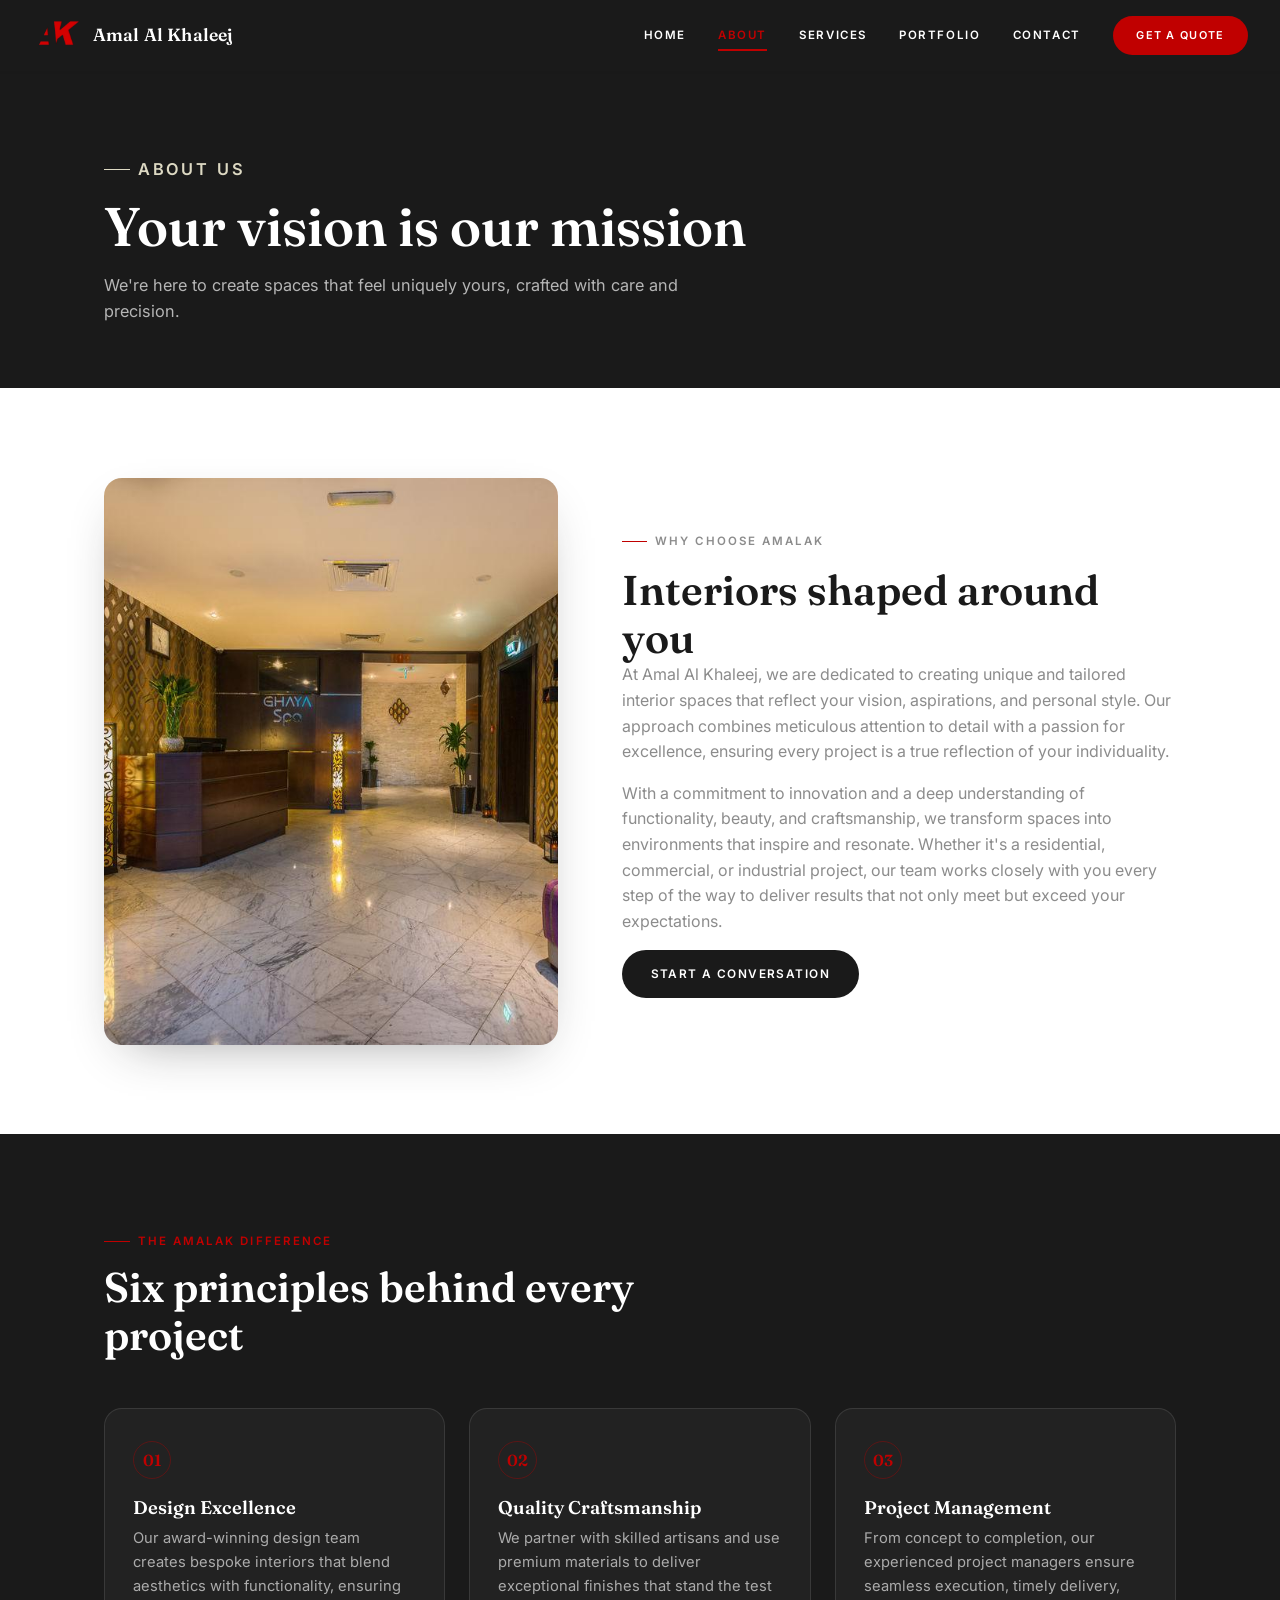
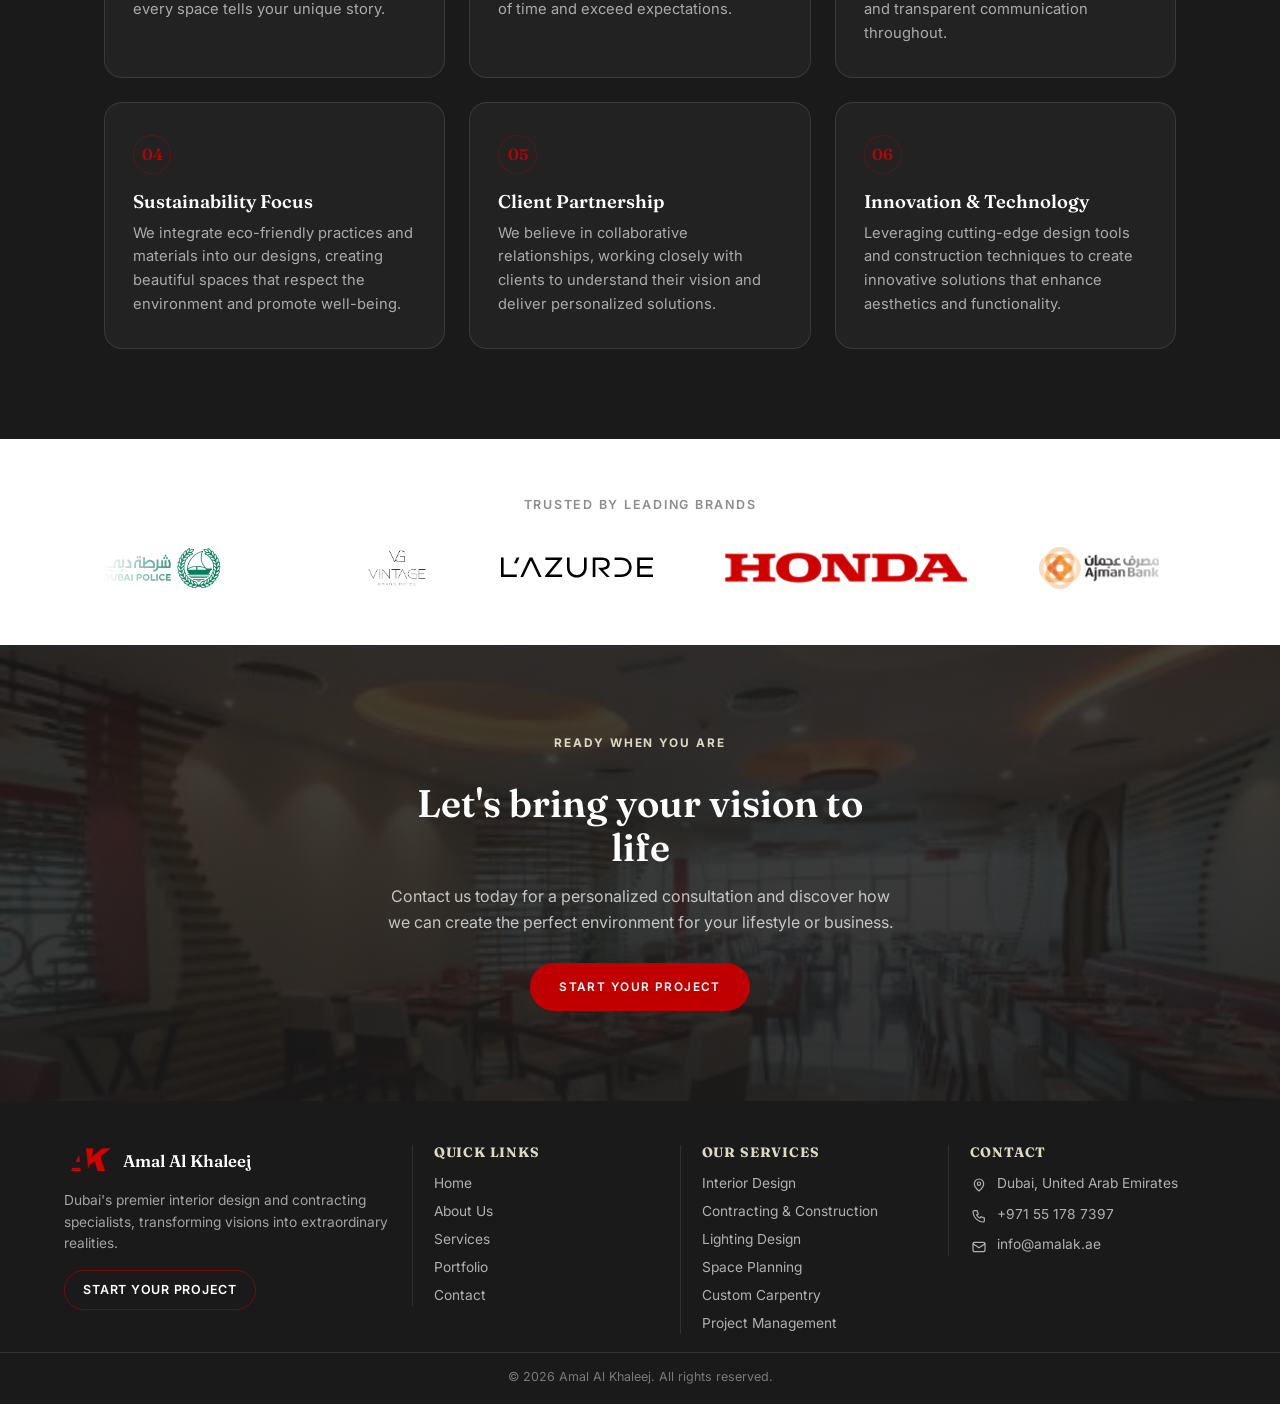
==== commit b1169774: "Replace all placeholder imagery with real project photos, expand portfolio, redesign contact as a qu" ====
--- a/about/index.html
+++ b/about/index.html
@@ -94,6 +94,8 @@
             <div class="clients-item"><img src="/assets/clients/ajman-bank-logo.png" alt="Ajman Bank" loading="lazy" /></div>
             <div class="clients-item"><img src="/assets/clients/hyundai-logo.png" alt="Hyundai" loading="lazy" /></div>
             <div class="clients-item"><img src="/assets/clients/ESCADA-combined-logo-web.png" alt="ESCADA" loading="lazy" /></div>
+            <div class="clients-item"><img src="/assets/clients/ghaya-grand-hotel-logo.png" alt="Ghaya Grand Hotel" loading="lazy" /></div>
+            <div class="clients-item"><img src="/assets/clients/sheraton-dubai-creek-logo.png" alt="Sheraton Dubai Creek" loading="lazy" /></div>
             <div class="clients-item"><img src="/assets/clients/dubai-police-logo.svg" alt="Dubai Police" loading="lazy" aria-hidden="true" /></div>
             <div class="clients-item"><img src="/assets/clients/sheraton.svg" alt="Sheraton" loading="lazy" aria-hidden="true" /></div>
             <div class="clients-item"><img src="/assets/clients/vintage-grand-hotel.png" alt="Vintage Grand Hotel" loading="lazy" aria-hidden="true" /></div>
@@ -102,6 +104,8 @@
             <div class="clients-item"><img src="/assets/clients/ajman-bank-logo.png" alt="Ajman Bank" loading="lazy" aria-hidden="true" /></div>
             <div class="clients-item"><img src="/assets/clients/hyundai-logo.png" alt="Hyundai" loading="lazy" aria-hidden="true" /></div>
             <div class="clients-item"><img src="/assets/clients/ESCADA-combined-logo-web.png" alt="ESCADA" loading="lazy" aria-hidden="true" /></div>
+            <div class="clients-item"><img src="/assets/clients/ghaya-grand-hotel-logo.png" alt="Ghaya Grand Hotel" loading="lazy" aria-hidden="true" /></div>
+            <div class="clients-item"><img src="/assets/clients/sheraton-dubai-creek-logo.png" alt="Sheraton Dubai Creek" loading="lazy" aria-hidden="true" /></div>
             </div>
           </div>
         </div>
--- a/site.css
+++ b/site.css
@@ -348,6 +348,23 @@
 .page-hero h1 { color: var(--white); margin-bottom: 0.85rem; }
 .page-hero p { max-width: 40rem; color: rgba(255,255,255,0.68); font-size: 1.02rem; }
 
+.quote-trust {
+  display: flex;
+  flex-wrap: wrap;
+  gap: 0.6rem 1.8rem;
+  margin-top: 1.75rem;
+  list-style: none;
+}
+.quote-trust li {
+  display: flex;
+  align-items: center;
+  gap: 0.5rem;
+  font-size: 0.85rem;
+  font-weight: 500;
+  color: rgba(255,255,255,0.85);
+}
+.quote-trust svg { width: 1.05rem; height: 1.05rem; color: var(--khaki); flex-shrink: 0; }
+
 /* ============================================================
    Grids: features / services / why-us
    ============================================================ */
@@ -547,7 +564,6 @@
   gap: clamp(2.5rem, 6vw, 4.5rem);
   animation: clients-scroll 26s linear infinite;
 }
-.clients-marquee:hover .clients-track { animation-play-state: paused; }
 .clients-item {
   flex: 0 0 auto;
   height: 42px;
@@ -640,6 +656,9 @@
   display: grid;
   gap: 1.15rem;
 }
+.form-intro { margin-bottom: 0.25rem; }
+.form-intro h2 { font-size: 1.35rem; margin-bottom: 0.4rem; }
+.form-intro p { color: var(--ink-soft); font-size: 0.92rem; }
 .form-row { display: grid; grid-template-columns: 1fr 1fr; gap: 1.15rem; }
 .field { display: grid; gap: 0.45rem; }
 .field label { font-size: 0.78rem; font-weight: 600; letter-spacing: 0.04em; color: var(--ink); }
@@ -651,14 +670,89 @@
   border-radius: 8px;
   background: var(--off);
   color: var(--text);
-  resize: vertical;
-}
+}
+.field textarea { resize: none; }
 .field input:focus, .field textarea:focus, .field select:focus {
   outline: none;
   border-color: var(--red);
   background: var(--white);
 }
 .form .btn { justify-self: start; }
+.form-note { font-size: 0.82rem; color: var(--ink-soft); margin-top: -0.5rem; }
+.form-hint { margin: 0; font-size: 0.8rem; color: var(--ink-soft); line-height: 1.4; }
+
+/* intl-tel-input (country + dial code) — Amalak theme */
+.form .field--phone { position: relative; z-index: 8; }
+.form .iti {
+  width: 100%;
+  min-width: 0;
+  position: relative;
+  z-index: 4;
+  font-family: var(--font-body);
+  --iti-hover-color: rgba(192, 0, 0, 0.08);
+}
+.form .iti__tel-input {
+  width: 100%;
+  box-sizing: border-box;
+  font-family: var(--font-body);
+  font-size: 0.95rem;
+  padding: 0.8rem 1rem;
+  border: 1px solid var(--line);
+  border-radius: 8px;
+  background: var(--off);
+  color: var(--text);
+  font-variant-numeric: tabular-nums;
+}
+.form .iti--separate-dial-code .iti__tel-input { padding-left: var(--phone-input-offset, 6.5rem); }
+.form .iti__tel-input:focus { outline: none; border-color: var(--red); background: var(--white); }
+
+.form .iti__country-container .iti__selected-country {
+  background: transparent;
+  border-right: 1px solid var(--line);
+  border-radius: 8px 0 0 8px;
+  padding-right: 0.6rem;
+  transition: background-color 0.2s ease, border-color 0.2s ease;
+}
+.form .iti__country-container .iti__selected-country:hover {
+  background: var(--khaki-deep);
+  border-right-color: var(--red);
+}
+.form .iti__country-container .iti__selected-country .iti__selected-country-primary,
+.form .iti__country-container .iti__selected-country .iti__flag-container,
+.form .iti__country-container .iti__selected-country .iti__flag-box {
+  background: transparent !important;
+  box-shadow: none !important;
+  border: 0 !important;
+  outline: 0 !important;
+}
+.form .iti .iti__selected-dial-code { margin-left: 6px; margin-right: 10px; }
+.form .iti__selected-dial-code, .form .iti__arrow { color: var(--ink); }
+
+.form .iti__dropdown-content {
+  top: calc(100% + 0.35rem);
+  left: 0;
+  width: min(18rem, calc(100vw - 3rem)) !important;
+  border: 1px solid var(--line);
+  border-radius: var(--radius-lg);
+  overflow: hidden;
+  box-shadow: var(--shadow-soft);
+  background: var(--white);
+}
+.form .iti__country-list { width: 100%; max-height: 11rem; overflow-x: hidden; background: var(--white); border: 0; color: var(--text); }
+.form .iti__country-name, .form .iti__dial-code { color: var(--text); }
+.form .iti__country-list .iti__dial-code { opacity: 1; }
+.form .iti__country-list .iti__country { cursor: pointer; pointer-events: auto; transition: background-color 0.18s ease; }
+.form .iti__country-list .iti__country * { pointer-events: none; transition: none !important; }
+.form .iti__country-list .iti__country:hover,
+.form .iti__country-list .iti__country.iti__highlight { background-color: var(--iti-hover-color) !important; }
+.form .iti__country-list .iti__country:hover *,
+.form .iti__country-list .iti__country.iti__highlight * { background-color: transparent !important; }
+.form .iti__country-list .iti__country:hover .iti__country-name,
+.form .iti__country-list .iti__country:hover .iti__dial-code,
+.form .iti__country-list .iti__country.iti__highlight .iti__country-name,
+.form .iti__country-list .iti__country.iti__highlight .iti__dial-code { color: var(--text) !important; opacity: 1 !important; }
+.form .iti__divider { border-color: var(--line); }
+.form .iti__search-input-wrapper, .form .iti__search-input { display: none; }
 
 @media (max-width: 860px) { .contact-grid { grid-template-columns: 1fr; } }
 @media (max-width: 560px) { .form-row { grid-template-columns: 1fr; } }
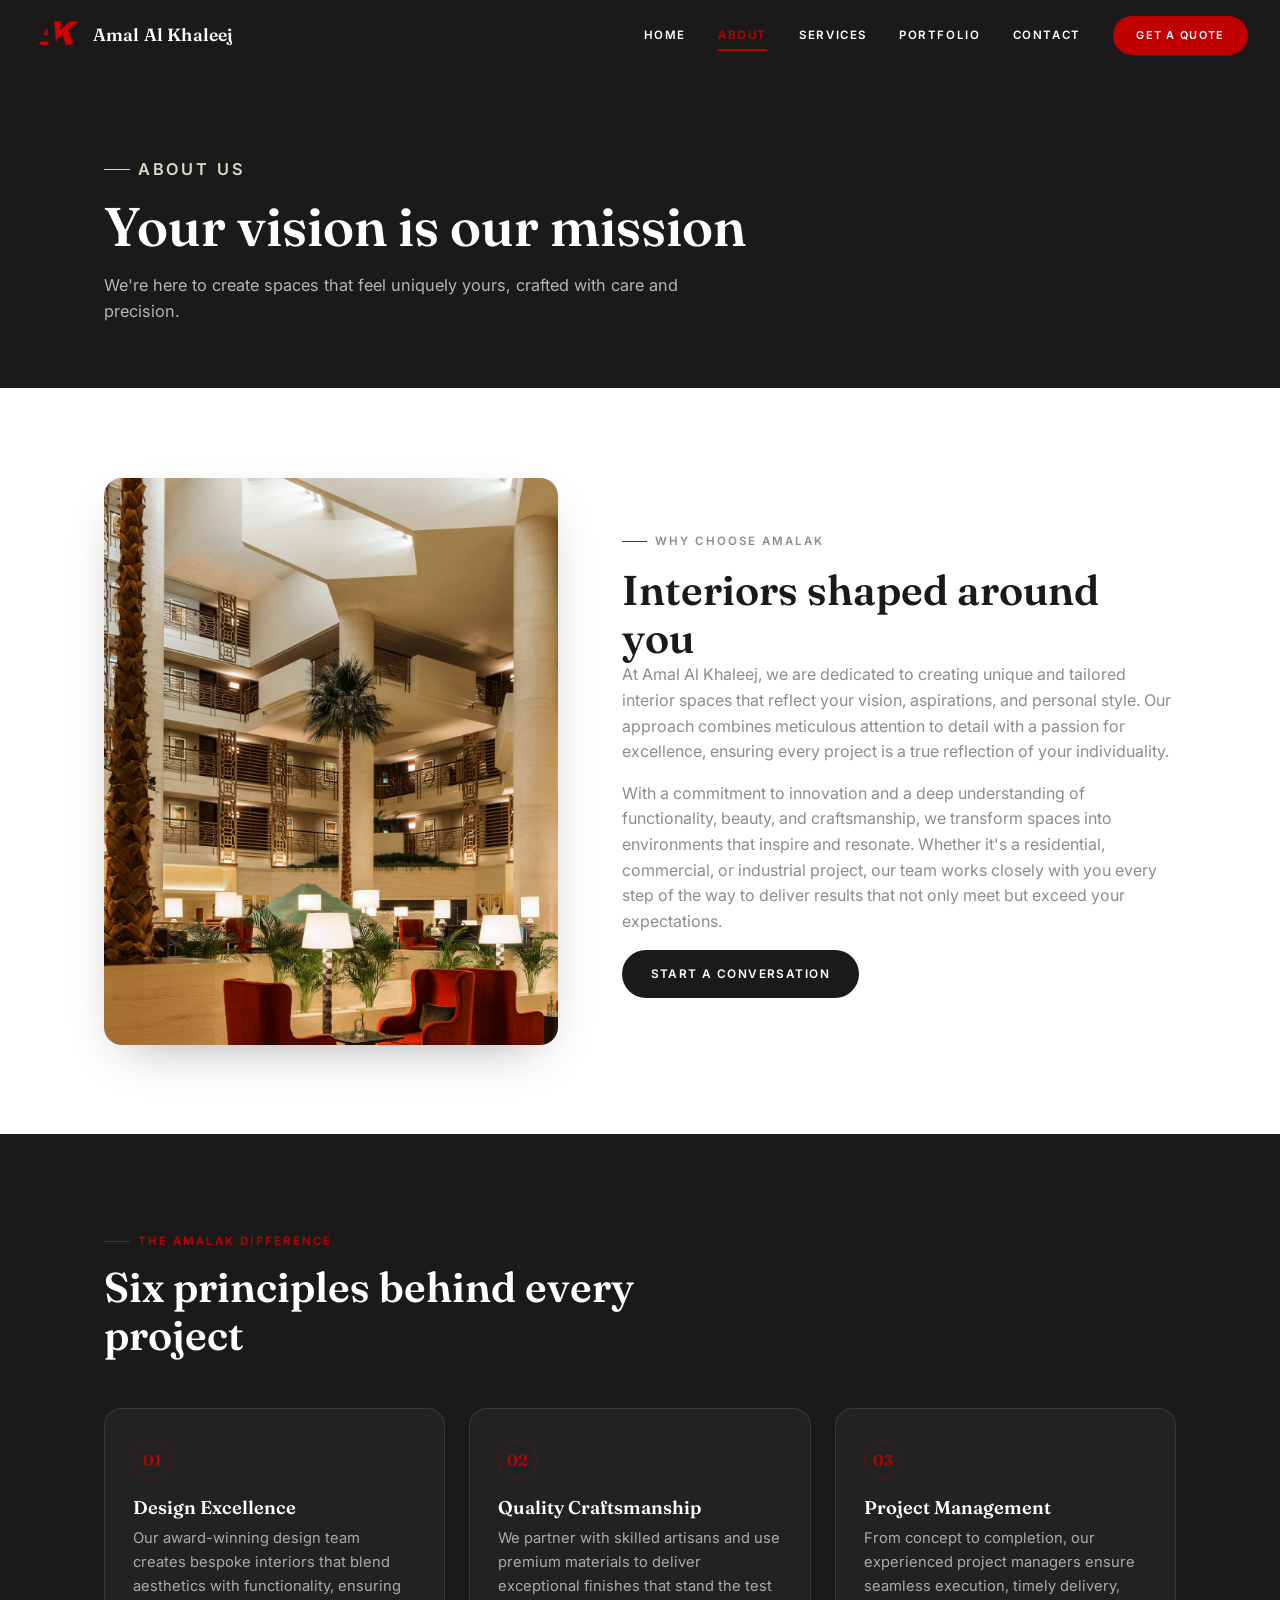
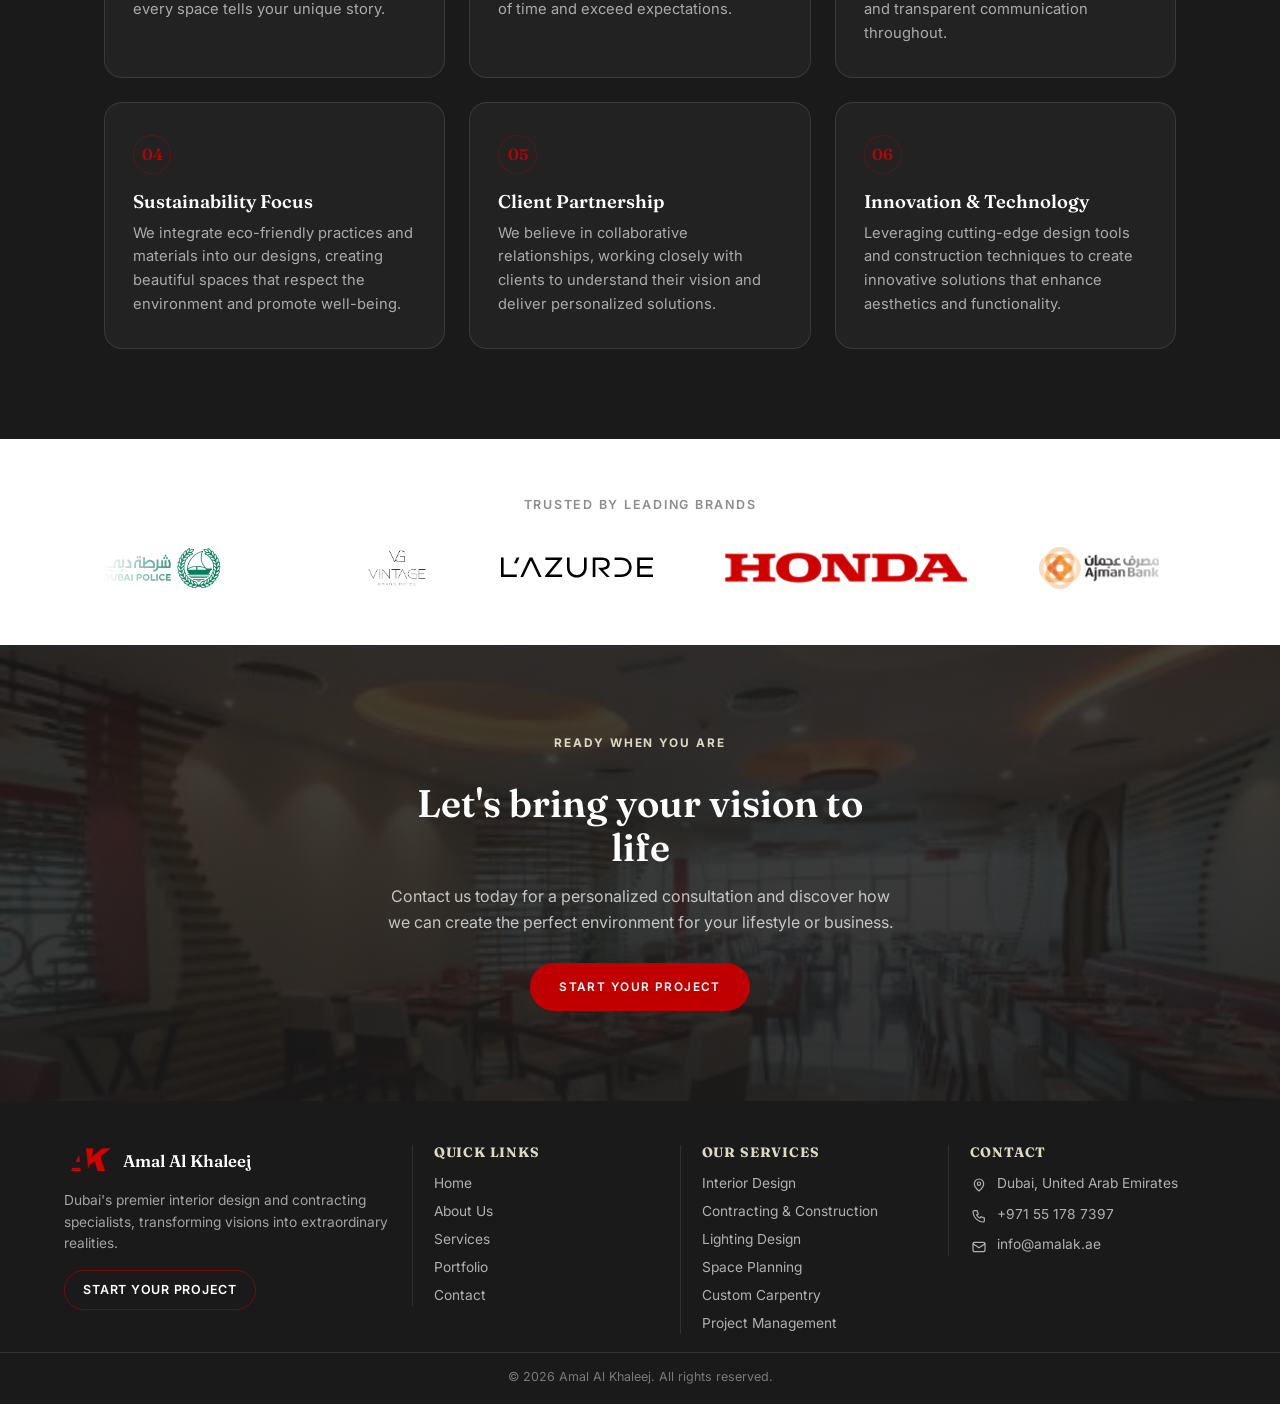
==== commit 72c4afe0: "Upgrade about and services images using official client photography Applied the same approach as the" ====
--- a/about/index.html
+++ b/about/index.html
@@ -4,7 +4,9 @@
     <meta charset="UTF-8" />
     <meta name="viewport" content="width=device-width, initial-scale=1.0, viewport-fit=cover" />
     <meta name="description" content="Learn about Amal Al Khaleej (AMALAK), Dubai's interior design and contracting studio dedicated to design excellence, quality craftsmanship, and client partnership." />
+    <meta name="keywords" content="about Amal Al Khaleej, interior design company Dubai, contracting studio Dubai, design and build company Dubai, interior design team UAE, sustainable interior design Dubai, client-focused interior design, AMALAK company profile, Dubai design studio, interior design experts UAE" />
     <title>About Us | Amal Al Khaleej</title>
+    <link rel="canonical" href="https://amalak.ae/about/" />
 
     <link rel="icon" type="image/png" sizes="32x32" href="/assets/favicon/favicon-32.png" />
     <link rel="icon" type="image/png" sizes="512x512" href="/assets/favicon/favicon.png" />
@@ -15,6 +17,17 @@
     <meta property="og:title" content="About Us | Amal Al Khaleej" />
     <meta property="og:description" content="Your vision is our mission — dedicated to creating unique, tailored interior spaces across Dubai and the UAE." />
     <meta property="og:site_name" content="Amal Al Khaleej" />
+    <meta property="og:image" content="https://amalak.ae/assets/social/og-image.png" />
+    <meta property="og:image:type" content="image/png" />
+    <meta property="og:image:width" content="2400" />
+    <meta property="og:image:height" content="1260" />
+    <meta property="og:image:alt" content="Amal Al Khaleej — Interior Design & Contracting, Dubai" />
+    <meta name="twitter:card" content="summary_large_image" />
+    <meta name="twitter:title" content="About Us | Amal Al Khaleej" />
+    <meta name="twitter:description" content="Your vision is our mission — dedicated to creating unique, tailored interior spaces across Dubai and the UAE." />
+    <meta name="twitter:image" content="https://amalak.ae/assets/social/og-image.png" />
+    <meta name="twitter:image:alt" content="Amal Al Khaleej — Interior Design & Contracting, Dubai" />
+    <meta property="og:locale" content="en_US" />
 
     <link rel="preconnect" href="https://fonts.googleapis.com" />
     <link rel="preconnect" href="https://fonts.gstatic.com" crossorigin />
@@ -52,7 +65,7 @@
       <section class="section section--white">
         <div class="wrap about__grid">
           <div class="about__media reveal">
-            <img src="/assets/about/about.jpg" alt="Amal Al Khaleej interior design detail" loading="lazy" />
+            <img src="/assets/about/about.jpg" alt="Grand hotel atrium with soaring balconies and palm trees" loading="lazy" />
           </div>
           <div class="about__body reveal">
             <p class="eyebrow">Why Choose Amalak</p>
@@ -89,7 +102,7 @@
             <div class="clients-item"><img src="/assets/clients/dubai-police-logo.svg" alt="Dubai Police" loading="lazy" /></div>
             <div class="clients-item"><img src="/assets/clients/sheraton.svg" alt="Sheraton" loading="lazy" /></div>
             <div class="clients-item"><img src="/assets/clients/vintage-grand-hotel.png" alt="Vintage Grand Hotel" loading="lazy" /></div>
-            <div class="clients-item"><img src="/assets/clients/lazurde-logo.svg" alt="Lazurde" loading="lazy" /></div>
+            <div class="clients-item"><img src="/assets/clients/lazurde-logo.svg" alt="L'Azurde" loading="lazy" /></div>
             <div class="clients-item"><img src="/assets/clients/honda-logo.png" alt="Honda" loading="lazy" /></div>
             <div class="clients-item"><img src="/assets/clients/ajman-bank-logo.png" alt="Ajman Bank" loading="lazy" /></div>
             <div class="clients-item"><img src="/assets/clients/hyundai-logo.png" alt="Hyundai" loading="lazy" /></div>
@@ -99,7 +112,7 @@
             <div class="clients-item"><img src="/assets/clients/dubai-police-logo.svg" alt="Dubai Police" loading="lazy" aria-hidden="true" /></div>
             <div class="clients-item"><img src="/assets/clients/sheraton.svg" alt="Sheraton" loading="lazy" aria-hidden="true" /></div>
             <div class="clients-item"><img src="/assets/clients/vintage-grand-hotel.png" alt="Vintage Grand Hotel" loading="lazy" aria-hidden="true" /></div>
-            <div class="clients-item"><img src="/assets/clients/lazurde-logo.svg" alt="Lazurde" loading="lazy" aria-hidden="true" /></div>
+            <div class="clients-item"><img src="/assets/clients/lazurde-logo.svg" alt="L'Azurde" loading="lazy" aria-hidden="true" /></div>
             <div class="clients-item"><img src="/assets/clients/honda-logo.png" alt="Honda" loading="lazy" aria-hidden="true" /></div>
             <div class="clients-item"><img src="/assets/clients/ajman-bank-logo.png" alt="Ajman Bank" loading="lazy" aria-hidden="true" /></div>
             <div class="clients-item"><img src="/assets/clients/hyundai-logo.png" alt="Hyundai" loading="lazy" aria-hidden="true" /></div>
--- a/site.css
+++ b/site.css
@@ -316,7 +316,8 @@
    ============================================================ */
 .hero {
   position: relative;
-  min-height: 100svh;
+  min-height: 100vh; /* fallback for browsers without lvh support */
+  min-height: 100lvh; /* static — doesn't resize as the address bar shows/hides */
   display: flex;
   align-items: flex-end;
   color: var(--white);
@@ -404,7 +405,13 @@
 .section--dark .feature-card p { color: rgba(255,255,255,0.62); }
 
 @media (max-width: 980px) { .feature-grid { grid-template-columns: repeat(2, 1fr); } }
-@media (max-width: 620px) { .feature-grid { grid-template-columns: 1fr; } }
+@media (max-width: 560px) {
+  .feature-grid { gap: 0.85rem; }
+  .feature-card { padding: 1.35rem 1.1rem; }
+  .feature-card .n { width: 2rem; height: 2rem; line-height: 1.9rem; font-size: 0.85rem; margin-bottom: 0.85rem; }
+  .feature-card h3 { font-size: 1rem; }
+  .feature-card p { font-size: 0.84rem; }
+}
 
 /* ============================================================
    Services
@@ -435,7 +442,14 @@
 .service-card p { color: var(--grey); font-size: 0.92rem; }
 
 @media (max-width: 980px) { .services-grid { grid-template-columns: repeat(2, 1fr); } }
-@media (max-width: 620px) { .services-grid { grid-template-columns: 1fr; } }
+@media (max-width: 560px) {
+  .services-grid { gap: 0.85rem; }
+  .service-card { padding: 1.35rem 1.1rem; }
+  .service-card .ic { width: 2.4rem; height: 2.4rem; margin-bottom: 0.85rem; }
+  .service-card .ic svg { width: 1.15rem; height: 1.15rem; }
+  .service-card h3 { font-size: 1rem; }
+  .service-card p { font-size: 0.84rem; }
+}
 
 /* Services page: alternating detail rows */
 .service-detail {
@@ -527,9 +541,137 @@
 }
 .portfolio-card__label h3 { color: var(--white); font-size: 1.08rem; font-weight: 600; }
 .portfolio-card[hidden] { display: none; }
-
+.portfolio-card--clickable { cursor: pointer; }
+.portfolio-card__count {
+  position: absolute;
+  top: 0.85rem;
+  right: 0.85rem;
+  z-index: 2;
+  padding: 0.3rem 0.65rem;
+  border-radius: 999px;
+  background: rgba(10, 10, 10, 0.55);
+  backdrop-filter: blur(2px);
+  color: var(--white);
+  font-size: 0.7rem;
+  font-weight: 600;
+  letter-spacing: 0.02em;
+}
+
+/* One responsive scheme for every portfolio-card grid on the site (home
+   teaser and the full listing alike): 3 columns down to tablet, then 2
+   columns the rest of the way — keeps the full listing's page length
+   sane on phones without shrinking the cards themselves. */
 @media (max-width: 980px) { .portfolio-grid { grid-template-columns: repeat(2, 1fr); } }
-@media (max-width: 620px) { .portfolio-grid { grid-template-columns: 1fr; } }
+
+/* ============================================================
+   Lightbox (portfolio image modal)
+   ============================================================ */
+.lightbox {
+  position: fixed;
+  inset: 0;
+  z-index: 1000;
+  display: flex;
+  align-items: center;
+  justify-content: center;
+  padding: clamp(1.25rem, 5vw, 3rem);
+  background: rgba(10, 10, 10, 0.92);
+}
+.lightbox[hidden] { display: none; }
+.lightbox__figure {
+  position: relative;
+  max-width: min(80vw, 1100px);
+  max-height: 88vh;
+  margin: 0;
+  display: flex;
+  flex-direction: column;
+  animation: lightbox-in 0.25s var(--ease);
+}
+@keyframes lightbox-in {
+  from { opacity: 0; transform: scale(0.97); }
+  to { opacity: 1; transform: scale(1); }
+}
+.lightbox__img {
+  display: block;
+  width: auto;
+  height: auto;
+  max-width: 100%;
+  max-height: 74vh;
+  border-radius: var(--radius-lg);
+  box-shadow: var(--shadow);
+  object-fit: contain;
+}
+.lightbox__caption { padding-top: 1rem; text-align: center; }
+.lightbox__tag {
+  display: inline-block;
+  font-size: 0.7rem;
+  font-weight: 700;
+  letter-spacing: 0.12em;
+  text-transform: uppercase;
+  color: var(--khaki);
+  margin-bottom: 0.35rem;
+}
+.lightbox__title { color: var(--white); font-size: 1.15rem; font-weight: 600; }
+.lightbox__subcaption { margin-top: 0.3rem; font-size: 0.88rem; color: rgba(255, 255, 255, 0.7); }
+.lightbox__counter { margin-top: 0.35rem; font-size: 0.78rem; color: rgba(255, 255, 255, 0.55); font-variant-numeric: tabular-nums; }
+.lightbox--single .lightbox__counter { display: none; }
+/* Close button matches the janatravel lightbox exactly: a plain glyph
+   (no circle/border) pinned to the overlay's corner — not the image —
+   that rotates and switches to the brand accent color on hover. */
+.lightbox__close {
+  position: absolute;
+  top: 1.25rem;
+  right: 1.875rem;
+  background: none;
+  border: none;
+  color: var(--white);
+  font-size: 2.75rem;
+  line-height: 1;
+  cursor: pointer;
+  transition: color 0.3s ease, transform 0.3s ease;
+  z-index: 10;
+}
+.lightbox__close:hover { color: var(--red); transform: rotate(90deg); }
+.lightbox__close:focus { outline: none; }
+.lightbox__close:focus-visible { outline: 2px solid rgba(255, 255, 255, 0.7); outline-offset: 4px; }
+
+/* Prev/next stay positioned against .lightbox__figure (the image
+   itself), offset far enough out (>= the button's own size, plus a gap)
+   that they never overlap the photo — but since the figure shrink-wraps
+   to whatever size the current image actually renders at, the buttons
+   stay visually attached to it instead of stranded out at the viewport
+   edges when a photo is narrower than the modal's max width. */
+.lightbox__nav {
+  position: absolute;
+  top: 50%;
+  transform: translateY(-50%);
+  width: 3rem;
+  height: 3rem;
+  border-radius: 50%;
+  border: 1px solid rgba(255, 255, 255, 0.3);
+  background: rgba(10, 10, 10, 0.45);
+  color: var(--white);
+  line-height: 1;
+  cursor: pointer;
+  display: grid;
+  place-items: center;
+  transition: background-color 0.2s var(--ease);
+  z-index: 4;
+}
+.lightbox__nav svg { width: 1.35rem; height: 1.35rem; display: block; }
+.lightbox__nav:hover { background: rgba(255, 255, 255, 0.18); }
+.lightbox__nav:focus { outline: none; }
+.lightbox__nav:focus-visible { outline: 2px solid rgba(255, 255, 255, 0.7); outline-offset: 3px; }
+.lightbox__nav--prev { left: -4rem; }
+.lightbox__nav--next { right: -4rem; }
+.lightbox--single .lightbox__nav { display: none; }
+body.lightbox-open { overflow: hidden; }
+@media (max-width: 700px) {
+  .lightbox__close { top: 0.75rem; right: 1rem; font-size: 2.1rem; }
+  .lightbox__nav { width: 2.35rem; height: 2.35rem; }
+  .lightbox__nav svg { width: 1.1rem; height: 1.1rem; }
+  .lightbox__nav--prev { left: -0.15rem; }
+  .lightbox__nav--next { right: -0.15rem; }
+}
 
 /* ============================================================
    About page grid
@@ -659,7 +801,7 @@
 .form-intro { margin-bottom: 0.25rem; }
 .form-intro h2 { font-size: 1.35rem; margin-bottom: 0.4rem; }
 .form-intro p { color: var(--ink-soft); font-size: 0.92rem; }
-.form-row { display: grid; grid-template-columns: 1fr 1fr; gap: 1.15rem; }
+.form-row { display: grid; grid-template-columns: 1fr 1fr; gap: 1.15rem; align-items: start; }
 .field { display: grid; gap: 0.45rem; }
 .field label { font-size: 0.78rem; font-weight: 600; letter-spacing: 0.04em; color: var(--ink); }
 .field input, .field textarea, .field select {
@@ -680,6 +822,43 @@
 .form .btn { justify-self: start; }
 .form-note { font-size: 0.82rem; color: var(--ink-soft); margin-top: -0.5rem; }
 .form-hint { margin: 0; font-size: 0.8rem; color: var(--ink-soft); line-height: 1.4; }
+
+.form-error {
+  font-size: 0.86rem;
+  color: var(--red);
+  background: rgba(192, 0, 0, 0.06);
+  border: 1px solid rgba(192, 0, 0, 0.2);
+  border-radius: 8px;
+  padding: 0.75rem 1rem;
+  margin-top: -0.5rem;
+}
+.form-error a { color: inherit; text-decoration: underline; }
+
+/* Success state: swap the whole form for a confirmation message */
+.form-success { display: none; text-align: center; padding: 2.5rem 1rem; }
+.form-success__icon {
+  width: 3.5rem;
+  height: 3.5rem;
+  margin: 0 auto 1.25rem;
+  border-radius: 50%;
+  background: var(--khaki-deep);
+  color: var(--red);
+  display: grid;
+  place-items: center;
+}
+.form-success__icon svg { width: 1.6rem; height: 1.6rem; }
+.form-success h2 { font-size: 1.4rem; margin-bottom: 0.6rem; }
+.form-success p { color: var(--ink-soft); max-width: 26rem; margin: 0 auto; }
+
+.form.is-submitted > .form-intro,
+.form.is-submitted > .form-row,
+.form.is-submitted > .field,
+.form.is-submitted > button[type="submit"],
+.form.is-submitted > .form-note,
+.form.is-submitted > .form-error {
+  display: none;
+}
+.form.is-submitted > .form-success { display: block; }
 
 /* intl-tel-input (country + dial code) — Amalak theme */
 .form .field--phone { position: relative; z-index: 8; }
@@ -828,6 +1007,17 @@
 .footer-copyright a { color: rgba(255,255,255,0.6); text-decoration: none; }
 .footer-copyright a:hover { color: var(--khaki); }
 
+@media (max-width: 980px) {
+  /* Wrap the long Quick Links / Our Services lists into 2 columns
+     instead of one tall stack — same trick as the janatravel footer. */
+  .footer-links {
+    display: grid;
+    grid-template-columns: repeat(2, minmax(0, 1fr));
+    column-gap: 0.75rem;
+    row-gap: 0.4rem;
+  }
+}
+
 @media (max-width: 1100px) {
   .footer-main { grid-template-columns: repeat(3, minmax(0, 1fr)); row-gap: 1.15rem; }
   .footer-col--brand { grid-column: 1 / -1; padding-right: 0; }
